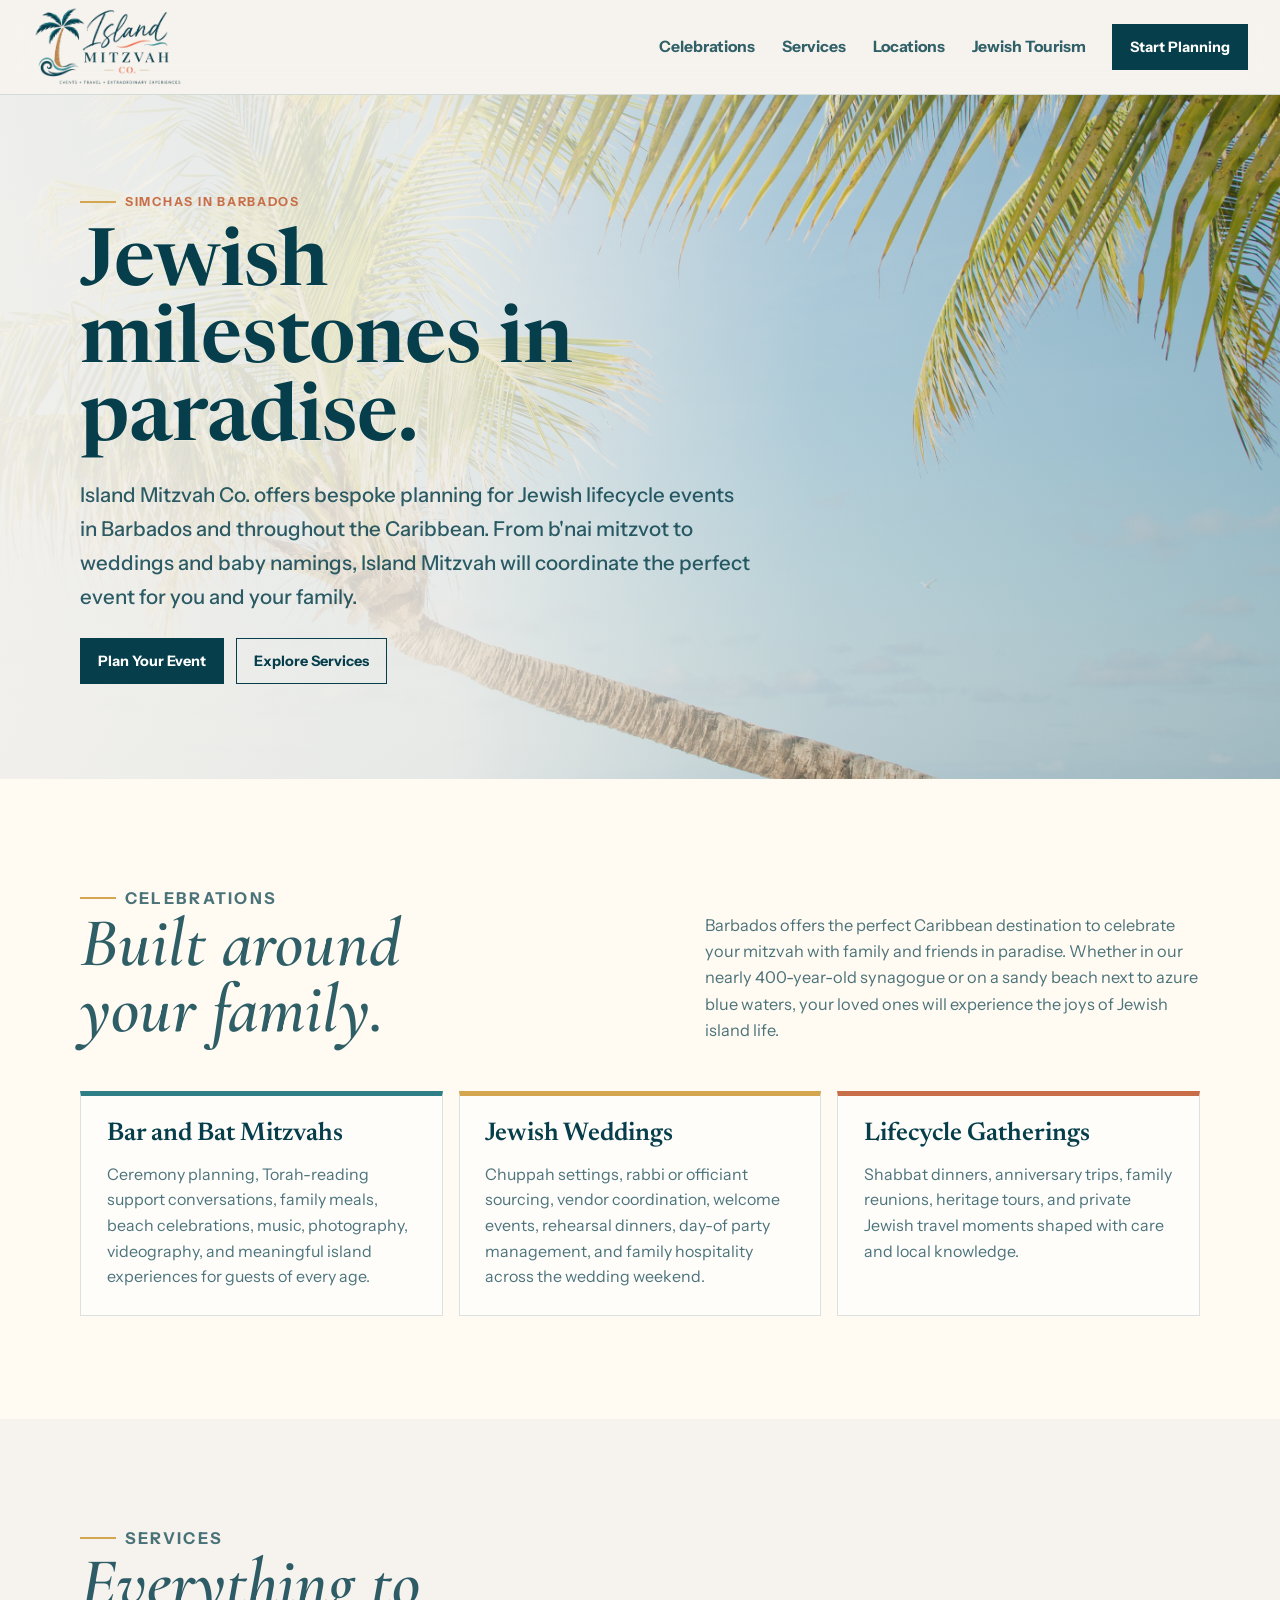
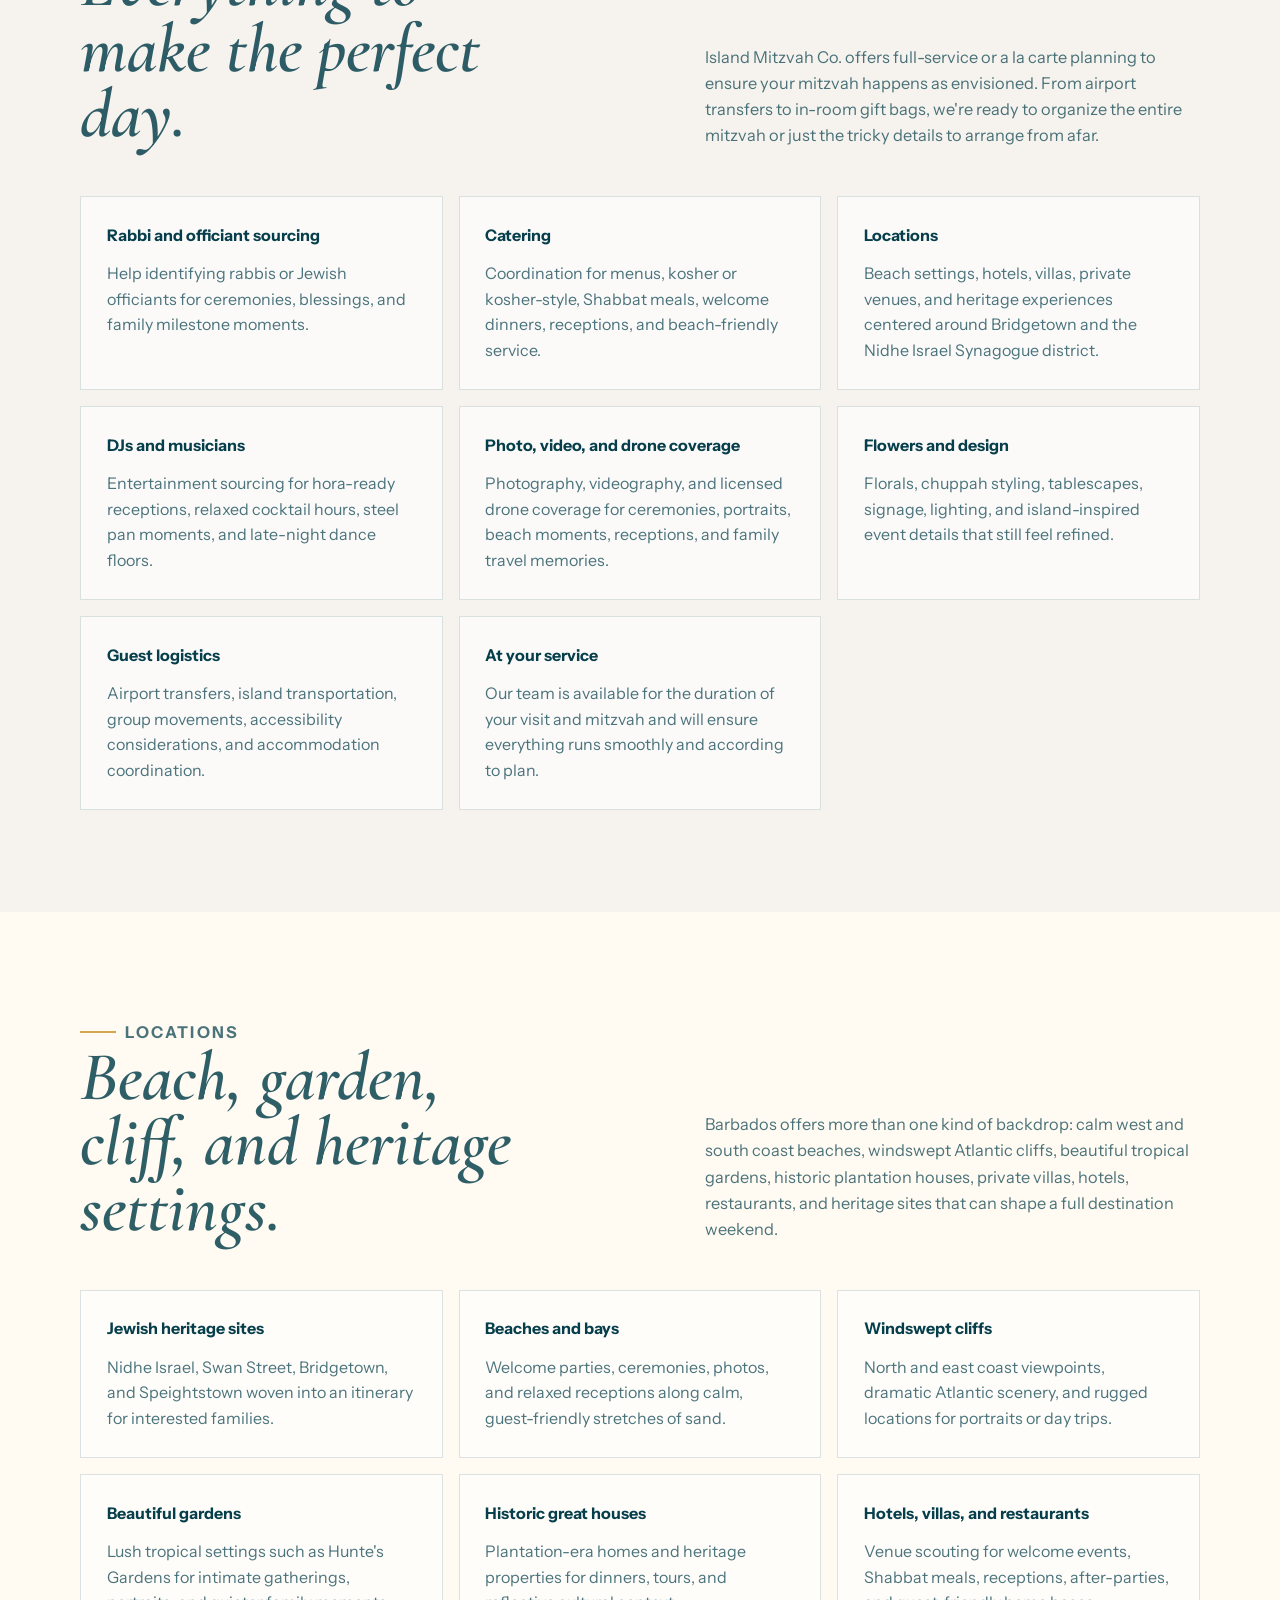
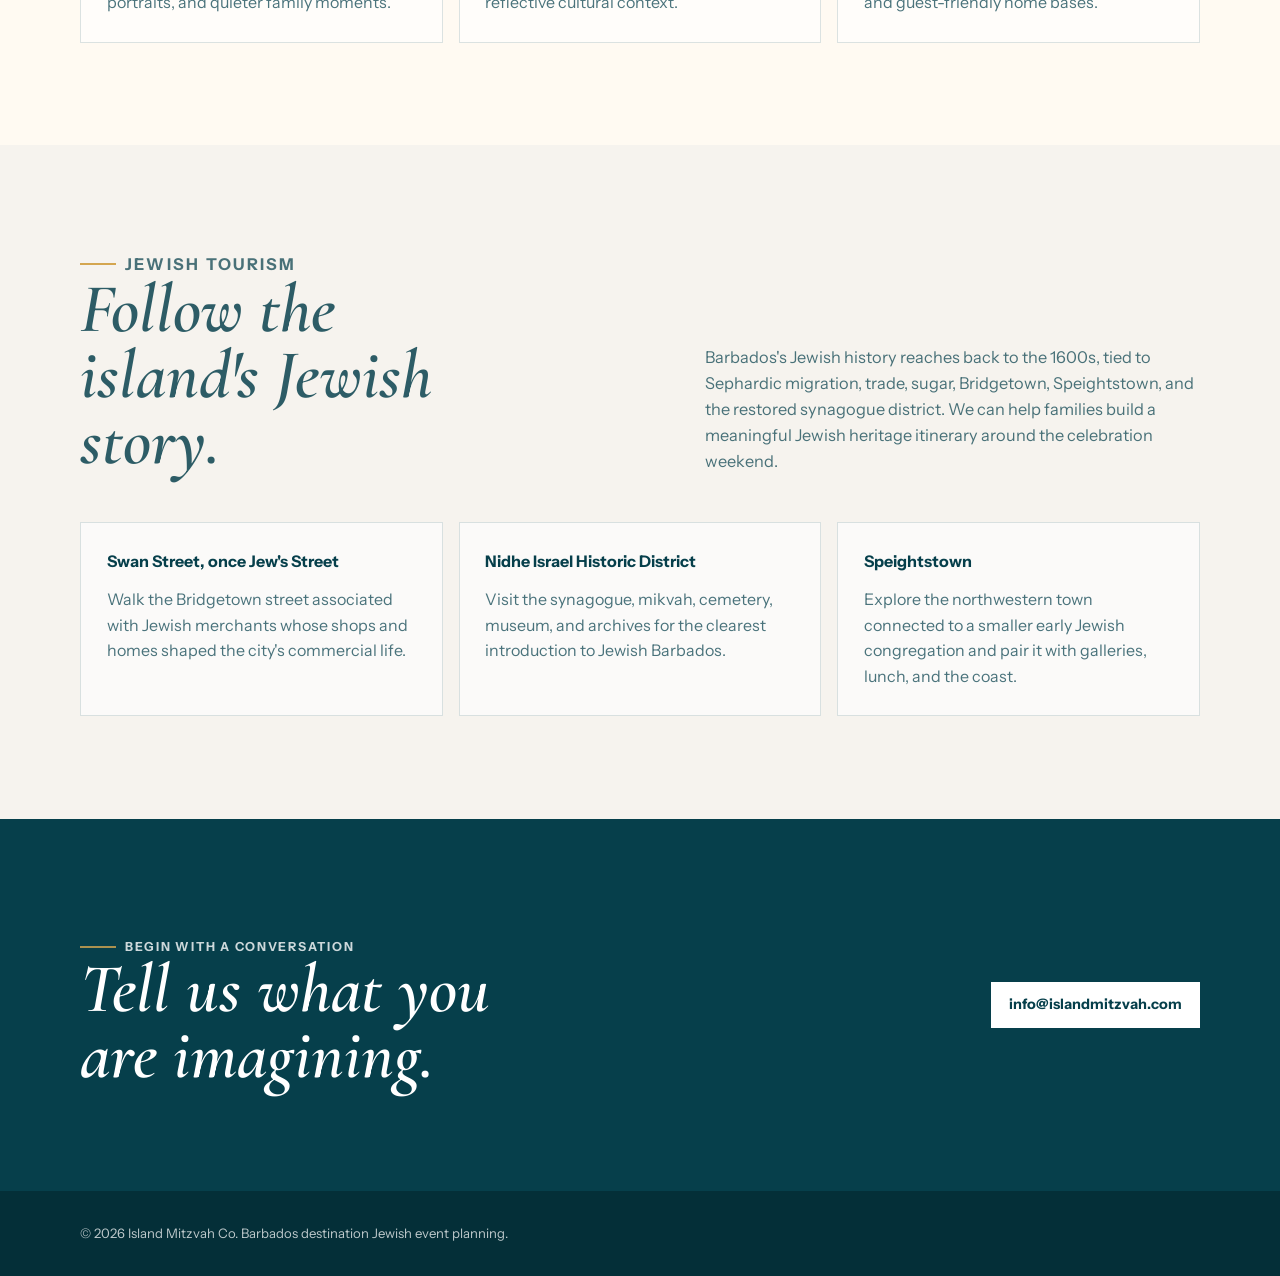
==== index.html @ 745cd450 "Restore previous favicon" ====
<!doctype html>
<html lang="en">
  <head>
    <meta charset="utf-8">
    <meta name="viewport" content="width=device-width, initial-scale=1">
    <title>Barbados Bar & Bat Mitzvah and Jewish Wedding Planning | Island Mitzvah Co.</title>
    <meta
      name="description"
      content="Island Mitzvah Co. plans destination bar and bat mitzvahs, Jewish weddings, lifecycle celebrations, rabbi sourcing, catering, venues, and Jewish tourism in Barbados."
    >
    <meta
      name="keywords"
      content="Barbados bar mitzvah, Barbados bat mitzvah, Jewish wedding Barbados, destination bar mitzvah, destination Jewish wedding, Nidhe Israel Synagogue, kosher catering Barbados, Jewish travel Barbados"
    >
    <meta name="robots" content="index, follow">
    <meta name="author" content="Island Mitzvah Co.">
    <meta name="theme-color" content="#f6f3ee">
    <meta name="geo.region" content="BB">
    <meta name="geo.placename" content="Barbados">
    <link rel="canonical" href="https://islandmitzvah.com/">
    <link rel="icon" type="image/png" href="favicon.png">
    <link rel="apple-touch-icon" href="apple-touch-icon.png">
    <link rel="preconnect" href="https://fonts.googleapis.com">
    <link rel="preconnect" href="https://fonts.gstatic.com" crossorigin>
    <link href="https://fonts.googleapis.com/css2?family=Cormorant+Garamond:ital,wght@1,600&family=Instrument+Sans:wght@400;500;600;700&family=Newsreader:opsz,wght@6..72,500;6..72,600&display=swap" rel="stylesheet">
    <meta property="og:type" content="website">
    <meta property="og:locale" content="en_US">
    <meta property="og:site_name" content="Island Mitzvah Co.">
    <meta property="og:title" content="Barbados Jewish Destination Events | Island Mitzvah Co.">
    <meta
      property="og:description"
      content="Destination bar and bat mitzvahs, Jewish weddings, lifecycle celebrations, rabbi sourcing, venues, catering, and Jewish tourism in Barbados."
    >
    <meta property="og:url" content="https://islandmitzvah.com/">
    <meta property="og:image" content="https://islandmitzvah.com/barbados-beach-palm.jpg">
    <meta property="og:image:alt" content="Palm trees and turquoise water in Barbados">
    <meta name="twitter:card" content="summary_large_image">
    <meta name="twitter:title" content="Barbados Jewish Destination Events | Island Mitzvah Co.">
    <meta
      name="twitter:description"
      content="Planning bar and bat mitzvahs, Jewish weddings, lifecycle celebrations, and Jewish tourism in Barbados."
    >
    <meta name="twitter:image" content="https://islandmitzvah.com/barbados-beach-palm.jpg">
    <meta name="twitter:image:alt" content="Palm trees and turquoise water in Barbados">
    <script type="application/ld+json">
      {
        "@context": "https://schema.org",
        "@type": ["LocalBusiness", "TravelAgency"],
        "name": "Island Mitzvah Co.",
        "url": "https://islandmitzvah.com/",
        "email": "info@islandmitzvah.com",
        "image": "https://islandmitzvah.com/working-logo-clean.png",
        "logo": "https://islandmitzvah.com/working-logo-clean.png",
        "slogan": "Jewish milestones in paradise.",
        "description": "Island Mitzvah Co. organizes destination bar and bat mitzvahs, Jewish weddings, lifecycle celebrations, and Jewish tourism experiences in Barbados.",
        "priceRange": "$$",
        "areaServed": {
          "@type": "Country",
          "name": "Barbados"
        },
        "address": {
          "@type": "PostalAddress",
          "addressCountry": "BB"
        },
        "knowsAbout": [
          "Destination bar mitzvahs",
          "Destination bat mitzvahs",
          "Jewish weddings",
          "Rabbi sourcing",
          "Kosher catering coordination",
          "Barbados event venues",
          "Island transportation",
          "Nidhe Israel Synagogue",
          "Jewish history in Barbados",
          "Jewish tourism in Barbados"
        ],
        "serviceType": [
          "Destination bar mitzvah planning",
          "Destination bat mitzvah planning",
          "Jewish wedding planning",
          "Rabbi and officiant sourcing",
          "Catering coordination",
          "Entertainment booking",
          "Photography, videography, and drone coverage",
          "Airport transfer coordination",
          "Accommodation coordination",
          "Jewish heritage tourism"
        ]
      }
    </script>
    <style>
      :root {
        --logo-background: #f6f3ee;
        --ink: #063f4b;
        --teal: #0d5964;
        --sea: #2f7f86;
        --coral: #c86f4a;
        --gold: #d4a650;
        --paper: #fffaf2;
        --white: #ffffff;
        --muted: rgba(6, 63, 75, 0.72);
        --line: rgba(6, 63, 75, 0.14);
        --shadow: 0 24px 70px rgba(6, 63, 75, 0.13);
      }

      * {
        box-sizing: border-box;
      }

      html {
        scroll-behavior: smooth;
      }

      body {
        margin: 0;
        background: var(--logo-background);
        color: var(--ink);
        font-family: "Instrument Sans", Arial, Helvetica, sans-serif;
        line-height: 1.6;
        overflow-x: hidden;
      }

      img {
        display: block;
        max-width: 100%;
      }

      a {
        color: inherit;
      }

      .visually-hidden {
        position: absolute;
        width: 1px;
        height: 1px;
        padding: 0;
        margin: -1px;
        overflow: hidden;
        clip: rect(0 0 0 0);
        white-space: nowrap;
        border: 0;
      }

      .site-shell {
        overflow: hidden;
      }

      .container {
        width: min(1120px, calc(100% - 40px));
        margin-inline: auto;
      }

      .topbar {
        position: sticky;
        top: 0;
        z-index: 10;
        background: rgba(246, 243, 238, 0.92);
        border-bottom: 1px solid var(--line);
        backdrop-filter: blur(18px);
      }

      .topbar .container {
        width: calc(100% - clamp(40px, 5vw, 84px));
        max-width: none;
      }

      .nav {
        display: flex;
        align-items: center;
        justify-content: space-between;
        gap: 1rem;
        min-height: 94px;
        padding: 0;
      }

      .brand {
        display: inline-flex;
        align-items: center;
        text-decoration: none;
      }

      .brand-logo-mark,
      .brand-script-line {
        position: relative;
        display: block;
        overflow: hidden;
        flex: 0 0 auto;
      }

      .brand-logo-mark {
        width: 152px;
        height: 84px;
      }

      .brand-logo-mark img,
      .brand-script-line img {
        position: absolute;
        max-width: none;
        height: auto;
      }

      .brand-logo-mark img {
        top: 0;
        left: 0;
        width: 152px;
      }

      .nav-links {
        display: flex;
        align-items: center;
        gap: clamp(0.9rem, 2.1vw, 1.75rem);
        color: rgba(6, 63, 75, 0.82);
        font-size: clamp(0.98rem, 1.1vw, 1.08rem);
        font-weight: 700;
      }

      .nav-links a {
        text-decoration: none;
      }

      .nav-links a:hover,
      .nav-links a:focus-visible {
        color: var(--coral);
      }

      .button {
        display: inline-flex;
        align-items: center;
        justify-content: center;
        min-height: 46px;
        padding: 0.8rem 1.05rem;
        border: 1px solid var(--ink);
        background: var(--ink);
        color: var(--white);
        font-size: 0.9rem;
        font-weight: 800;
        line-height: 1;
        text-decoration: none;
        transition: transform 180ms ease, background 180ms ease, color 180ms ease;
      }

      .button:hover,
      .button:focus-visible {
        background: var(--coral);
        border-color: var(--coral);
        transform: translateY(-1px);
      }

      .button.secondary {
        background: transparent;
        color: var(--ink);
      }

      .button.secondary:hover,
      .button.secondary:focus-visible {
        background: var(--ink);
        border-color: var(--ink);
        color: var(--white);
      }

      .hero {
        position: relative;
        padding: 0;
        background: #062f38;
      }

      .hero > .container {
        width: 100%;
        max-width: none;
      }

      .hero-grid {
        position: relative;
        min-height: clamp(620px, 76vh, 780px);
        display: block;
      }

      .hero-grid > *,
      .section-head > *,
      .location-grid > *,
      .cta-grid > * {
        min-width: 0;
      }

      .eyebrow {
        display: inline-flex;
        align-items: center;
        gap: 0.55rem;
        margin: 0 0 1rem;
        color: var(--coral);
        font-size: 0.78rem;
        font-weight: 800;
        letter-spacing: 0.14em;
        text-transform: uppercase;
      }

      .eyebrow::before {
        content: "";
        width: 36px;
        height: 2px;
        background: var(--gold);
      }

      h1,
      h2,
      h3 {
        margin: 0;
        color: var(--ink);
        font-family: "Newsreader", Georgia, serif;
        font-weight: 600;
        letter-spacing: 0;
        line-height: 0.98;
      }

      h1 {
        max-width: 12ch;
        font-size: clamp(3rem, 6.2vw, 5.25rem);
        overflow-wrap: break-word;
      }

      h2 {
        max-width: 14ch;
        color: rgba(6, 63, 75, 0.84);
        font-family: "Cormorant Garamond", "Newsreader", Georgia, serif;
        font-size: clamp(3rem, 5.4vw, 5.7rem);
        font-style: italic;
        font-weight: 600;
        line-height: 0.95;
      }

      h3 {
        font-size: clamp(1.45rem, 2vw, 2rem);
        line-height: 1.08;
      }

      .lead {
        max-width: 42rem;
        margin: 1.1rem 0 0;
        color: var(--muted);
        font-size: clamp(1.06rem, 1.7vw, 1.28rem);
        line-height: 1.65;
        overflow-wrap: break-word;
      }

      .hero-actions {
        display: flex;
        flex-wrap: wrap;
        gap: 0.8rem;
        margin-top: 1.55rem;
      }

      .quick-list {
        display: flex;
        flex-wrap: wrap;
        gap: 0.65rem;
        margin: 1.55rem 0 0;
        padding: 0;
        list-style: none;
      }

      .quick-list li {
        border: 1px solid var(--line);
        background: rgba(255, 250, 242, 0.68);
        padding: 0.45rem 0.7rem;
        color: var(--teal);
        font-size: 0.82rem;
        font-weight: 800;
      }

      .hero-visual {
        position: absolute;
        inset: 0;
      }

      .hero-photo {
        position: relative;
        width: 100%;
        height: 100%;
        overflow: hidden;
        border: 0;
        background: #062f38;
        box-shadow: none;
      }

      .hero-photo::after {
        content: "";
        position: absolute;
        inset: 0;
        background:
          linear-gradient(90deg, rgba(246, 243, 238, 0.94) 0%, rgba(246, 243, 238, 0.82) 35%, rgba(246, 243, 238, 0.24) 64%, rgba(6, 63, 75, 0.08) 100%),
          linear-gradient(180deg, rgba(6, 63, 75, 0.1), rgba(6, 63, 75, 0.18));
        pointer-events: none;
      }

      .hero-photo img,
      .hero-photo video {
        display: block;
        width: 100%;
        height: 100%;
        min-height: 100%;
        aspect-ratio: auto;
        object-fit: cover;
      }

      .hero-note {
        display: none;
      }

      .hero-note strong {
        display: block;
        margin-bottom: 0.25rem;
        font-size: 0.92rem;
      }

      .hero-note span {
        color: var(--muted);
        font-size: 0.9rem;
      }

      .hero-copy {
        position: relative;
        z-index: 1;
        width: min(100%, 46rem);
        margin-left: max(20px, calc((100vw - 1120px) / 2));
        padding: clamp(3rem, 7vw, 6.5rem) 0 clamp(2.75rem, 6vw, 5.5rem);
      }

      .hero-copy h1 {
        text-shadow: 0 1px 0 rgba(255, 255, 255, 0.22);
      }

      .hero-copy .lead {
        color: rgba(6, 63, 75, 0.84);
        font-weight: 500;
      }

      .section {
        padding: clamp(3rem, 8vw, 6.5rem) 0;
      }

      .section.alt {
        background: var(--paper);
      }

      .section-head {
        display: grid;
        grid-template-columns: minmax(0, 0.72fr) minmax(260px, 0.6fr);
        gap: 2rem;
        align-items: end;
        margin-bottom: clamp(1.8rem, 4vw, 3rem);
      }

      .section-head p {
        margin: 0;
        color: var(--muted);
        font-size: 1.02rem;
      }

      .event-grid,
      .service-grid,
      .tourism-grid,
      .highlight-grid {
        display: grid;
        grid-template-columns: repeat(3, minmax(0, 1fr));
        gap: 1rem;
      }

      .event-card,
      .service-card,
      .tourism-card,
      .highlight-card {
        min-height: 100%;
        padding: clamp(1.2rem, 2.3vw, 1.6rem);
        background: rgba(255, 255, 255, 0.64);
        border: 1px solid var(--line);
      }

      .event-card {
        border-top: 5px solid var(--sea);
      }

      .event-card:nth-child(2) {
        border-top-color: var(--gold);
      }

      .event-card:nth-child(3) {
        border-top-color: var(--coral);
      }

      .event-card p,
      .service-card p,
      .tourism-card p,
      .highlight-card p {
        margin: 0.8rem 0 0;
        color: var(--muted);
      }

      .service-card strong,
      .tourism-card strong,
      .highlight-card strong {
        display: block;
        margin-bottom: 0.5rem;
        color: var(--ink);
        font-size: 1rem;
      }

      .story-grid {
        display: grid;
        grid-template-columns: minmax(0, 0.95fr) minmax(280px, 0.7fr);
        gap: clamp(2rem, 5vw, 4rem);
        align-items: center;
      }

      .story-copy p {
        color: var(--muted);
      }

      .story-panel {
        padding: clamp(1.4rem, 3vw, 2rem);
        background: var(--white);
        border: 1px solid var(--line);
        box-shadow: var(--shadow);
      }

      .story-panel img {
        width: 100%;
        aspect-ratio: 4 / 3;
        object-fit: cover;
        margin-bottom: 1.2rem;
      }

      .story-panel h3 {
        margin-bottom: 0.75rem;
      }

      .location-grid {
        display: grid;
        grid-template-columns: minmax(280px, 0.72fr) minmax(0, 1fr);
        gap: clamp(2rem, 5vw, 4rem);
        align-items: center;
      }

      .location-copy p {
        color: var(--muted);
      }

      .feature-list {
        display: grid;
        gap: 0.85rem;
        margin: 1.5rem 0 0;
        padding: 0;
        list-style: none;
      }

      .feature-list li {
        display: grid;
        grid-template-columns: 12px 1fr;
        gap: 0.75rem;
        color: rgba(6, 63, 75, 0.84);
      }

      .feature-list li::before {
        content: "";
        width: 10px;
        height: 10px;
        margin-top: 0.48rem;
        background: var(--coral);
      }

      .photo-grid {
        display: grid;
        grid-template-columns: 1fr 0.72fr;
        gap: 0.8rem;
      }

      .photo-grid figure {
        margin: 0;
        overflow: hidden;
        background: var(--white);
        border: 1px solid var(--line);
      }

      .photo-grid figure:first-child {
        grid-row: span 2;
      }

      .photo-grid img {
        width: 100%;
        height: 100%;
        min-height: 190px;
        object-fit: cover;
      }

      .photo-grid figure:first-child img {
        aspect-ratio: 4 / 5;
      }

      .process {
        display: grid;
        grid-template-columns: repeat(4, minmax(0, 1fr));
        gap: 1px;
        background: var(--line);
        border: 1px solid var(--line);
      }

      .process-step {
        min-height: 190px;
        padding: 1.35rem;
        background: var(--logo-background);
      }

      .process-step span {
        display: inline-flex;
        align-items: center;
        justify-content: center;
        width: 34px;
        height: 34px;
        margin-bottom: 1.2rem;
        background: var(--ink);
        color: var(--white);
        font-weight: 800;
      }

      .process-step h3 {
        font-family: "Instrument Sans", Arial, Helvetica, sans-serif;
        font-size: 1rem;
        font-weight: 800;
        line-height: 1.3;
      }

      .process-step p {
        margin: 0.7rem 0 0;
        color: var(--muted);
        font-size: 0.94rem;
      }

      .cta {
        background: var(--ink);
        color: var(--white);
      }

      .cta-grid {
        display: grid;
        grid-template-columns: minmax(0, 1fr) auto;
        gap: 2rem;
        align-items: center;
      }

      .cta h2,
      .cta p {
        color: var(--white);
      }

      .cta p {
        max-width: 44rem;
        margin: 1rem 0 0;
        opacity: 0.8;
      }

      .cta .button {
        background: var(--white);
        border-color: var(--white);
        color: var(--ink);
      }

      .footer {
        padding: 2rem 0;
        background: #042f38;
        color: rgba(255, 255, 255, 0.74);
        font-size: 0.82rem;
      }

      .footer-grid {
        display: flex;
        flex-wrap: wrap;
        align-items: center;
        justify-content: space-between;
        gap: 1rem;
      }

      .footer a {
        color: var(--white);
      }

      @media (max-width: 920px) {
        .section-head,
        .story-grid,
        .location-grid,
        .cta-grid {
          grid-template-columns: 1fr;
        }

        .hero-note {
          right: 18px;
        }

        .event-grid,
        .service-grid,
        .tourism-grid,
        .highlight-grid,
        .process {
          grid-template-columns: repeat(2, minmax(0, 1fr));
        }
      }

      @media (max-width: 760px) {
        .nav {
          align-items: flex-start;
          flex-direction: column;
          padding: 1rem 0;
        }

        .nav-links {
          width: 100%;
          flex-wrap: wrap;
          gap: 0.9rem 1.2rem;
          font-size: 0.9rem;
        }

        .nav-links .button {
          width: auto;
        }
      }

      @media (max-width: 640px) {
        .container {
          width: calc(100% - 28px);
          max-width: 1120px;
        }

        .hero-grid,
        .hero-copy,
        .hero h1,
        .hero .lead,
        .hero-actions {
          max-width: 22rem;
        }

        .hero .lead {
          width: 100%;
          max-width: 18rem;
          font-size: 1rem;
        }

        .hero-grid {
          min-height: 720px;
        }

        .hero-copy {
          width: min(100% - 28px, 22rem);
          margin-inline: auto;
          padding: 3rem 0;
        }

        .brand {
          gap: 0.65rem;
        }

        .brand-logo-mark {
          width: 112px;
          height: 62px;
        }

        .brand-logo-mark img {
          width: 112px;
        }

        .brand-script-line {
          width: 230px;
          height: 23px;
        }

        .brand-script-line img {
          width: 230px;
        }

        .nav-links {
          display: grid;
          width: 100%;
          max-width: 100%;
          grid-template-columns: repeat(2, minmax(0, 1fr));
          gap: 0.65rem;
          font-size: 0.78rem;
          justify-items: center;
        }

        .nav-links .button {
          grid-column: 1 / -1;
          width: 100%;
        }

        .nav-links a:not(.button) {
          text-align: center;
        }

        h1 {
          max-width: 100%;
          font-size: clamp(2.3rem, 10.5vw, 2.85rem);
        }

        .eyebrow {
          max-width: 18rem;
          font-size: 0.68rem;
          letter-spacing: 0.1em;
        }

        .eyebrow::before {
          width: 28px;
        }

        .hero-photo::after {
          background:
            linear-gradient(180deg, rgba(246, 243, 238, 0.96) 0%, rgba(246, 243, 238, 0.86) 48%, rgba(246, 243, 238, 0.38) 100%),
            linear-gradient(90deg, rgba(6, 63, 75, 0.12), rgba(6, 63, 75, 0.04));
        }

        .hero-note {
          position: static;
          width: 100%;
        }

        .event-grid,
        .service-grid,
        .tourism-grid,
        .highlight-grid,
        .process,
        .photo-grid {
          grid-template-columns: 1fr;
        }

        .photo-grid figure:first-child {
          grid-row: auto;
        }

        .cta .button {
          width: 100%;
        }
      }
    </style>
  </head>
  <body>
    <div class="site-shell">
      <header class="topbar">
        <nav class="container nav" aria-label="Primary navigation">
          <a class="brand" href="#top" aria-label="Island Mitzvah Co. home">
            <span class="brand-logo-mark" aria-hidden="true">
              <img src="working-logo-clean.png" alt="">
            </span>
            <span class="visually-hidden">Island Mitzvah Co. Unforgettable Simchas, Timeless Memories.</span>
          </a>
          <div class="nav-links">
            <a href="#celebrations">Celebrations</a>
            <a href="#services">Services</a>
            <a href="#locations">Locations</a>
            <a href="#jewish-tourism">Jewish Tourism</a>
            <a class="button" href="mailto:info@islandmitzvah.com?subject=Mitzvah%20in%20Paradise">Start Planning</a>
          </div>
        </nav>
      </header>

      <main id="top">
        <section class="hero">
          <div class="container hero-grid">
            <div class="hero-visual" aria-label="Barbados beach video">
              <div class="hero-photo">
                <video autoplay muted loop playsinline preload="metadata" poster="barbados-beach-palm.jpg" aria-label="Barbados beach scene">
                  <source src="island-mitzvah-hero.mp4" type="video/mp4">
                  <img src="barbados-beach-palm.jpg" alt="A coconut palm over a white sand beach and turquoise water in Barbados">
                </video>
              </div>
            </div>
            <div class="hero-copy">
              <p class="eyebrow">Simchas in Barbados</p>
              <h1>Jewish milestones in paradise.</h1>
              <p class="lead">
                Island Mitzvah Co. offers bespoke planning for Jewish lifecycle events
                in Barbados and throughout the Caribbean. From b'nai mitzvot to weddings
                and baby namings, Island Mitzvah will coordinate the perfect event for
                you and your family.
              </p>
              <div class="hero-actions">
                <a class="button" href="mailto:info@islandmitzvah.com?subject=Mitzvah%20in%20Paradise">Plan Your Event</a>
                <a class="button secondary" href="#services">Explore Services</a>
              </div>
            </div>
          </div>
        </section>

        <section class="section alt" id="celebrations">
          <div class="container">
            <div class="section-head">
              <div>
                <p class="eyebrow">Celebrations</p>
                <h2>Built around your family.</h2>
              </div>
              <p>
                Barbados offers the perfect Caribbean destination to celebrate your
                mitzvah with family and friends in paradise. Whether in our nearly
                400-year-old synagogue or on a sandy beach next to azure blue waters,
                your loved ones will experience the joys of Jewish island life.
              </p>
            </div>
            <div class="event-grid">
              <article class="event-card">
                <h3>Bar and Bat Mitzvahs</h3>
                <p>
                  Ceremony planning, Torah-reading support conversations, family meals,
                  beach celebrations, music, photography, videography, and meaningful
                  island experiences for guests of every age.
                </p>
              </article>
              <article class="event-card">
                <h3>Jewish Weddings</h3>
                <p>
                  Chuppah settings, rabbi or officiant sourcing, vendor coordination,
                  welcome events, rehearsal dinners, day-of party management, and family
                  hospitality across the wedding weekend.
                </p>
              </article>
              <article class="event-card">
                <h3>Lifecycle Gatherings</h3>
                <p>
                  Shabbat dinners, anniversary trips, family reunions, heritage tours, and
                  private Jewish travel moments shaped with care and local knowledge.
                </p>
              </article>
            </div>
          </div>
        </section>

        <section class="section" id="services">
          <div class="container">
            <div class="section-head">
              <div>
                <p class="eyebrow">Services</p>
                <h2>Everything to make the perfect day.</h2>
              </div>
              <p>
                Island Mitzvah Co. offers full-service or a la carte planning to ensure
                your mitzvah happens as envisioned. From airport transfers to in-room
                gift bags, we're ready to organize the entire mitzvah or just the
                tricky details to arrange from afar.
              </p>
            </div>
            <div class="service-grid">
              <article class="service-card">
                <strong>Rabbi and officiant sourcing</strong>
                <p>Help identifying rabbis or Jewish officiants for ceremonies, blessings, and family milestone moments.</p>
              </article>
              <article class="service-card">
                <strong>Catering</strong>
                <p>Coordination for menus, kosher or kosher-style, Shabbat meals, welcome dinners, receptions, and beach-friendly service.</p>
              </article>
              <article class="service-card">
                <strong>Locations</strong>
                <p>Beach settings, hotels, villas, private venues, and heritage experiences centered around Bridgetown and the Nidhe Israel Synagogue district.</p>
              </article>
              <article class="service-card">
                <strong>DJs and musicians</strong>
                <p>Entertainment sourcing for hora-ready receptions, relaxed cocktail hours, steel pan moments, and late-night dance floors.</p>
              </article>
              <article class="service-card">
                <strong>Photo, video, and drone coverage</strong>
                <p>Photography, videography, and licensed drone coverage for ceremonies, portraits, beach moments, receptions, and family travel memories.</p>
              </article>
              <article class="service-card">
                <strong>Flowers and design</strong>
                <p>Florals, chuppah styling, tablescapes, signage, lighting, and island-inspired event details that still feel refined.</p>
              </article>
              <article class="service-card">
                <strong>Guest logistics</strong>
                <p>Airport transfers, island transportation, group movements, accessibility considerations, and accommodation coordination.</p>
              </article>
              <article class="service-card">
                <strong>At your service</strong>
                <p>Our team is available for the duration of your visit and mitzvah and will ensure everything runs smoothly and according to plan.</p>
              </article>
            </div>
          </div>
        </section>

        <section class="section alt" id="locations">
          <div class="container">
            <div class="section-head">
              <div>
                <p class="eyebrow">Locations</p>
                <h2>Beach, garden, cliff, and heritage settings.</h2>
              </div>
              <p>
                Barbados offers more than one kind of backdrop: calm west and south
                coast beaches, windswept Atlantic cliffs, beautiful tropical gardens,
                historic plantation houses, private villas, hotels, restaurants, and
                heritage sites that can shape a full destination weekend.
              </p>
            </div>
            <div class="highlight-grid">
              <article class="highlight-card">
                <strong>Jewish heritage sites</strong>
                <p>Nidhe Israel, Swan Street, Bridgetown, and Speightstown woven into an itinerary for interested families.</p>
              </article>
              <article class="highlight-card">
                <strong>Beaches and bays</strong>
                <p>Welcome parties, ceremonies, photos, and relaxed receptions along calm, guest-friendly stretches of sand.</p>
              </article>
              <article class="highlight-card">
                <strong>Windswept cliffs</strong>
                <p>North and east coast viewpoints, dramatic Atlantic scenery, and rugged locations for portraits or day trips.</p>
              </article>
              <article class="highlight-card">
                <strong>Beautiful gardens</strong>
                <p>Lush tropical settings such as Hunte's Gardens for intimate gatherings, portraits, and quieter family moments.</p>
              </article>
              <article class="highlight-card">
                <strong>Historic great houses</strong>
                <p>Plantation-era homes and heritage properties for dinners, tours, and reflective cultural context.</p>
              </article>
              <article class="highlight-card">
                <strong>Hotels, villas, and restaurants</strong>
                <p>Venue scouting for welcome events, Shabbat meals, receptions, after-parties, and guest-friendly home bases.</p>
              </article>
            </div>
          </div>
        </section>

        <section class="section" id="jewish-tourism">
          <div class="container">
            <div class="section-head">
              <div>
                <p class="eyebrow">Jewish Tourism</p>
                <h2>Follow the island's Jewish story.</h2>
              </div>
              <p>
                Barbados's Jewish history reaches back to the 1600s, tied to
                Sephardic migration, trade, sugar, Bridgetown, Speightstown, and the
                restored synagogue district. We can help families build a meaningful
                Jewish heritage itinerary around the celebration weekend.
              </p>
            </div>
            <div class="tourism-grid">
              <article class="tourism-card">
                <strong>Swan Street, once Jew's Street</strong>
                <p>Walk the Bridgetown street associated with Jewish merchants whose shops and homes shaped the city's commercial life.</p>
              </article>
              <article class="tourism-card">
                <strong>Nidhe Israel Historic District</strong>
                <p>Visit the synagogue, mikvah, cemetery, museum, and archives for the clearest introduction to Jewish Barbados.</p>
              </article>
              <article class="tourism-card">
                <strong>Speightstown</strong>
                <p>Explore the northwestern town connected to a smaller early Jewish congregation and pair it with galleries, lunch, and the coast.</p>
              </article>
            </div>
          </div>
        </section>

        <section class="section cta" id="contact">
          <div class="container cta-grid">
            <div>
              <p class="eyebrow">Begin with a conversation</p>
              <h2>Tell us what you are imagining.</h2>
            </div>
            <a class="button" href="mailto:info@islandmitzvah.com">info@islandmitzvah.com</a>
          </div>
        </section>
      </main>

      <footer class="footer">
        <div class="container footer-grid">
          <span>© 2026 Island Mitzvah Co. Barbados destination Jewish event planning.</span>
        </div>
      </footer>
    </div>
  </body>
</html>
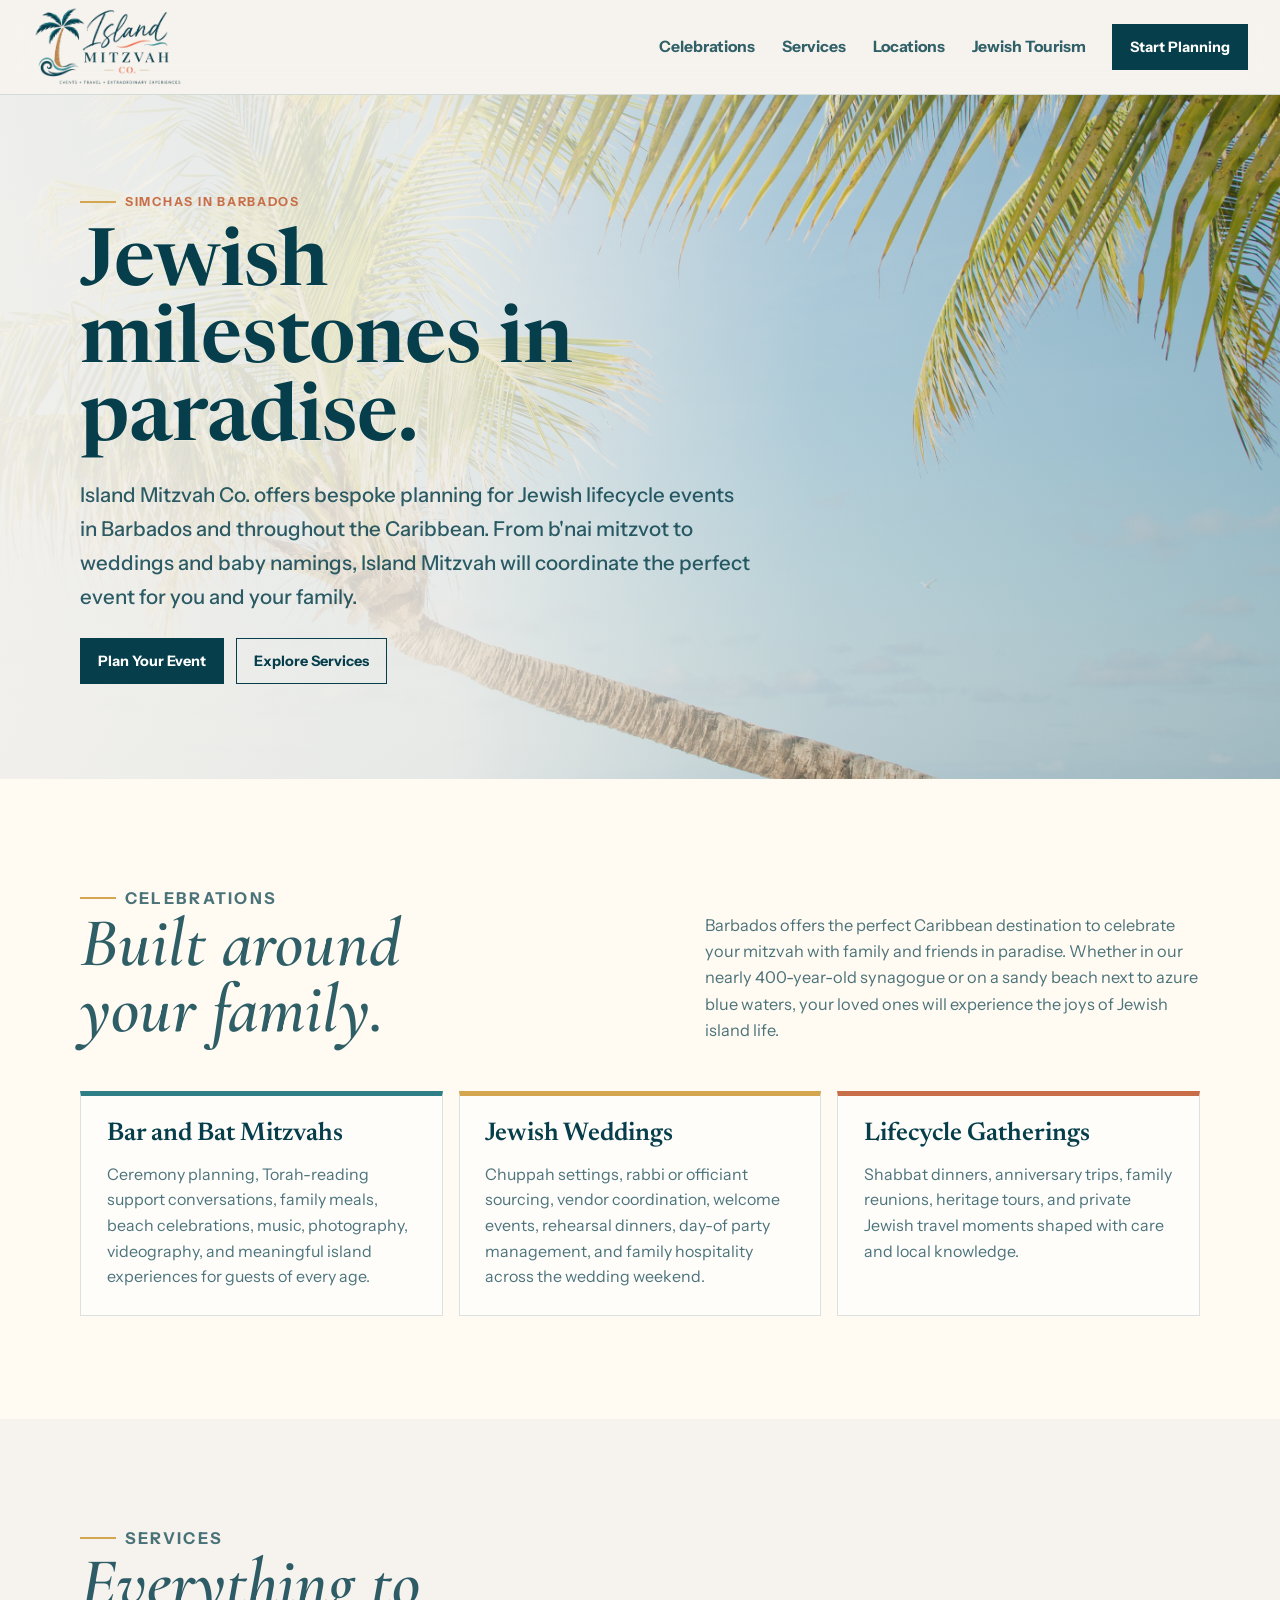
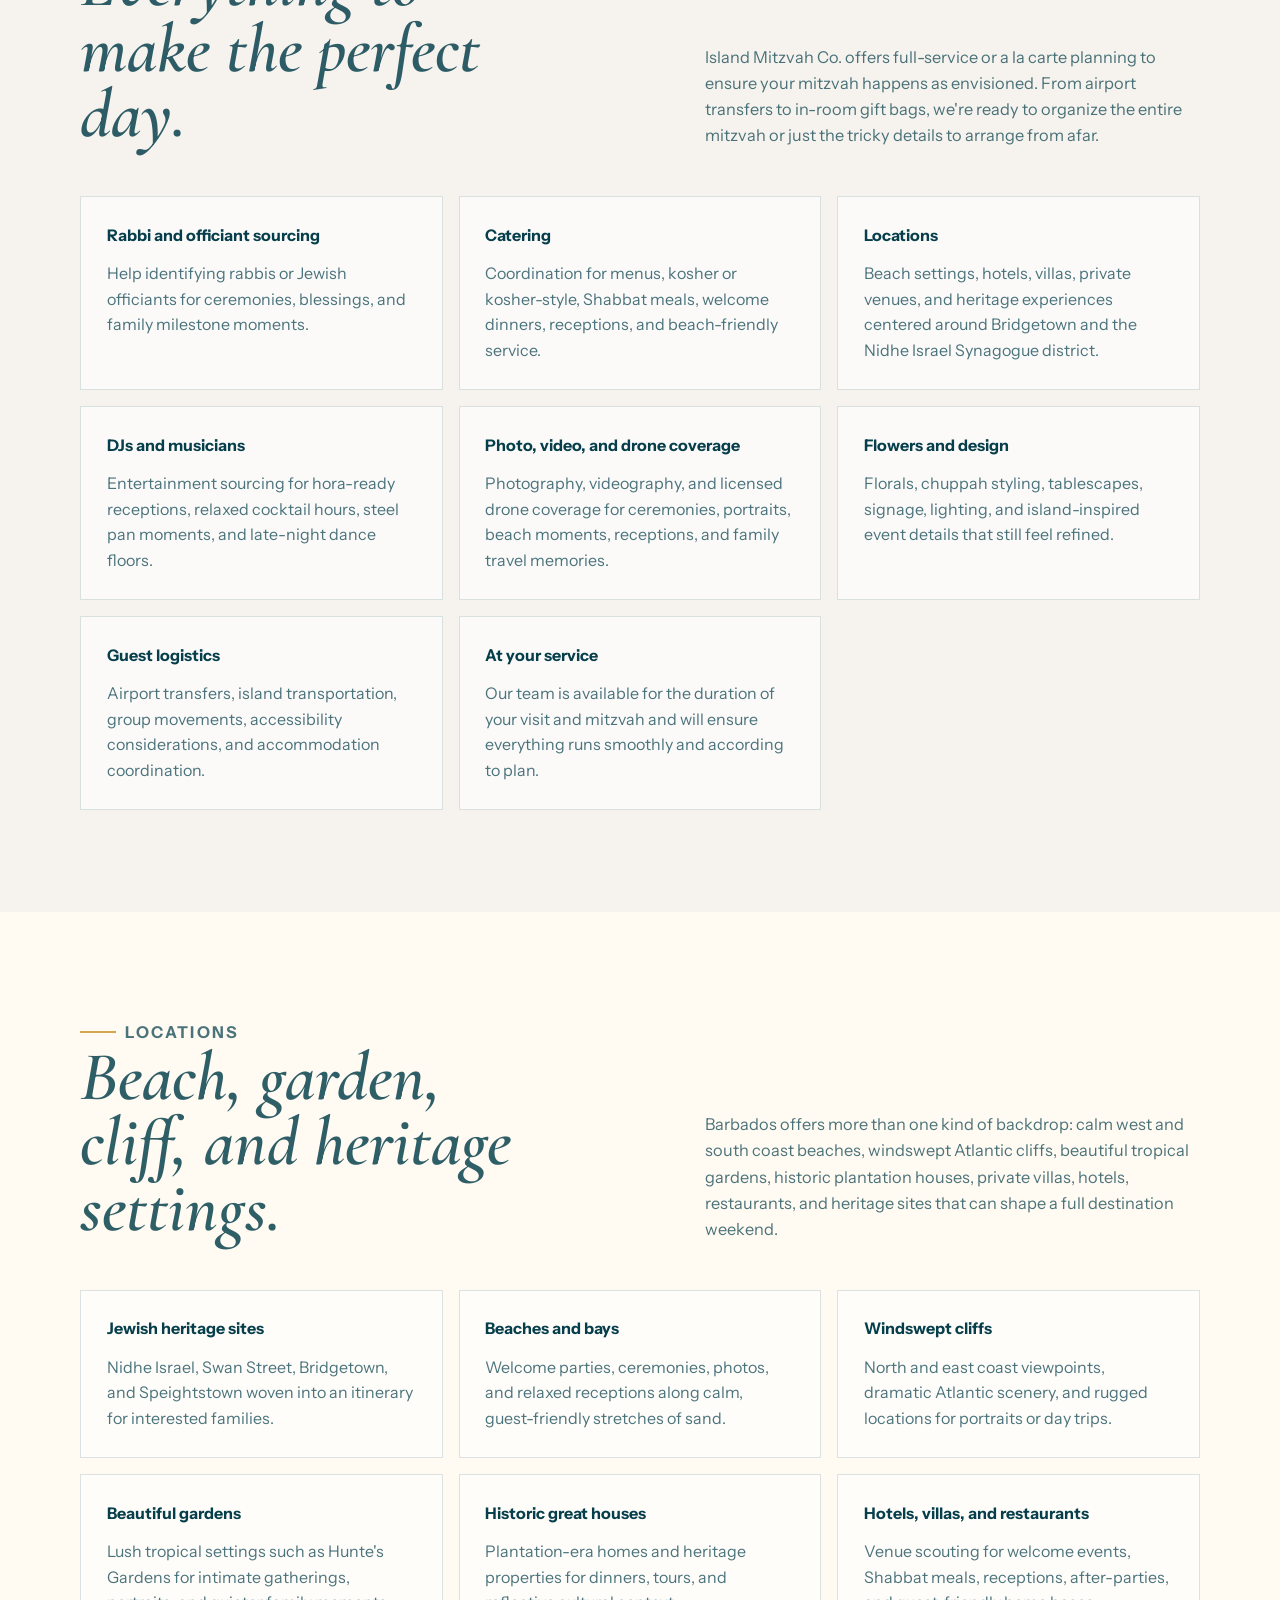
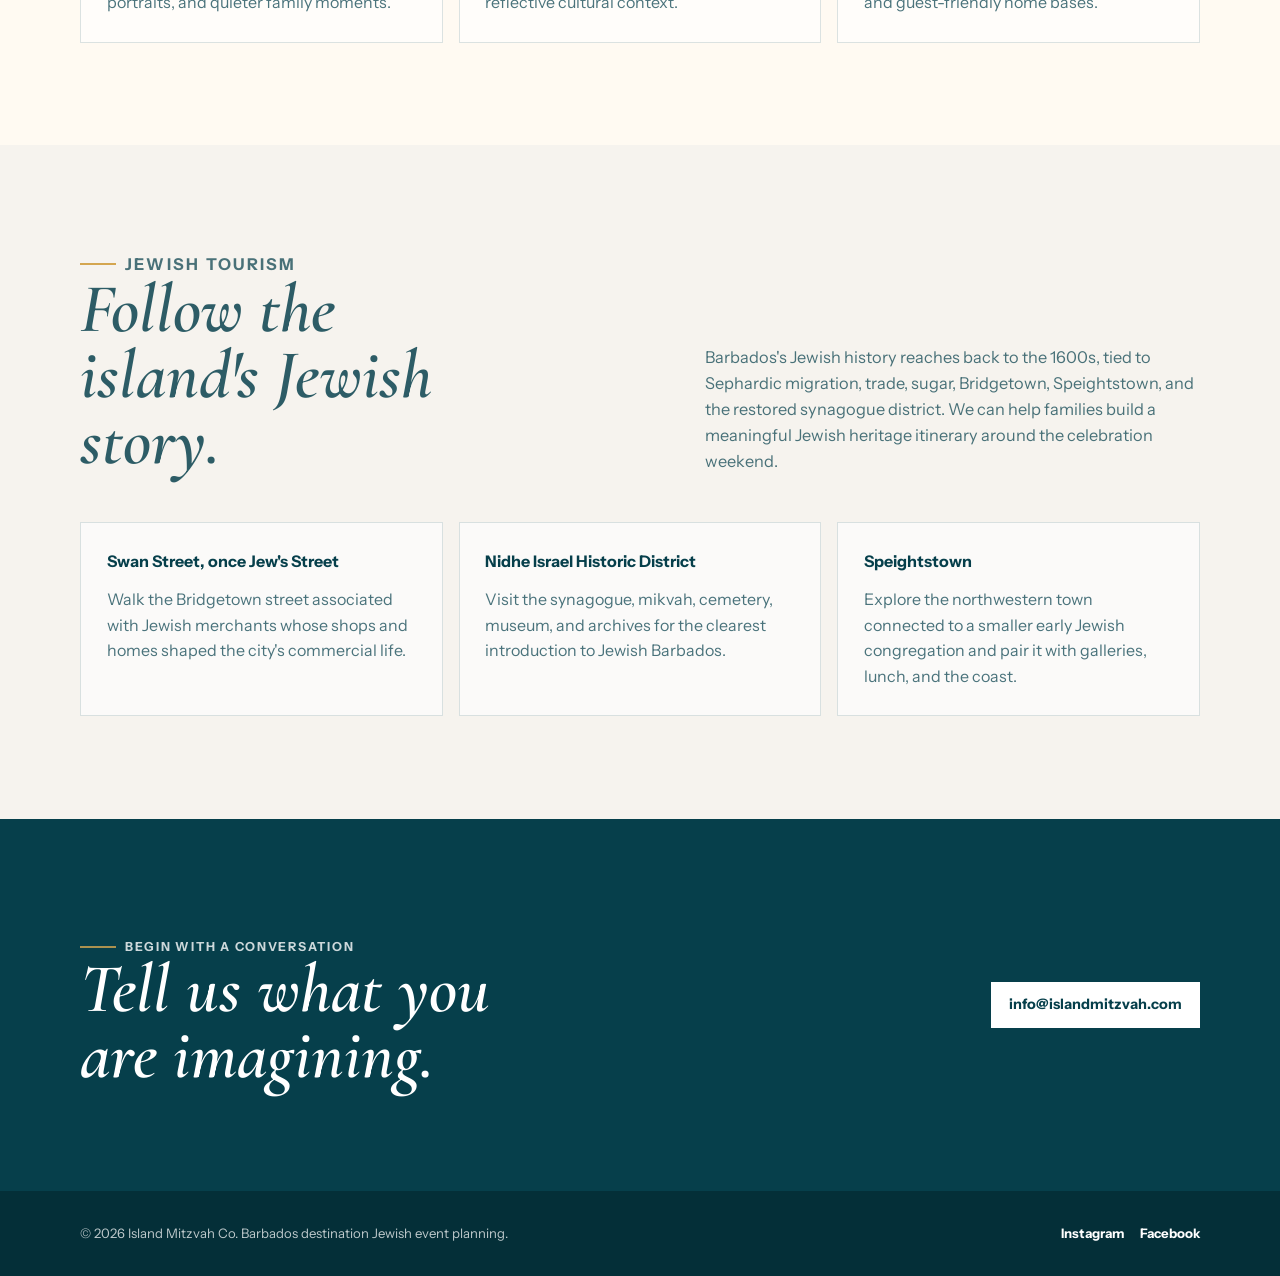
==== commit 1c5bd3df: "Add social links to footer" ====
--- a/index.html
+++ b/index.html
@@ -682,6 +682,22 @@
         color: var(--white);
       }
 
+      .social-links {
+        display: flex;
+        align-items: center;
+        gap: 1rem;
+        font-weight: 700;
+      }
+
+      .social-links a {
+        text-decoration: none;
+      }
+
+      .social-links a:hover,
+      .social-links a:focus-visible {
+        color: var(--gold);
+      }
+
       @media (max-width: 920px) {
         .section-head,
         .story-grid,
@@ -1067,6 +1083,10 @@
       <footer class="footer">
         <div class="container footer-grid">
           <span>© 2026 Island Mitzvah Co. Barbados destination Jewish event planning.</span>
+          <div class="social-links" aria-label="Social media links">
+            <a href="https://www.instagram.com/islandmitzvah/" target="_blank" rel="noopener">Instagram</a>
+            <a href="https://www.facebook.com/profile.php?id=61590528634896" target="_blank" rel="noopener">Facebook</a>
+          </div>
         </div>
       </footer>
     </div>
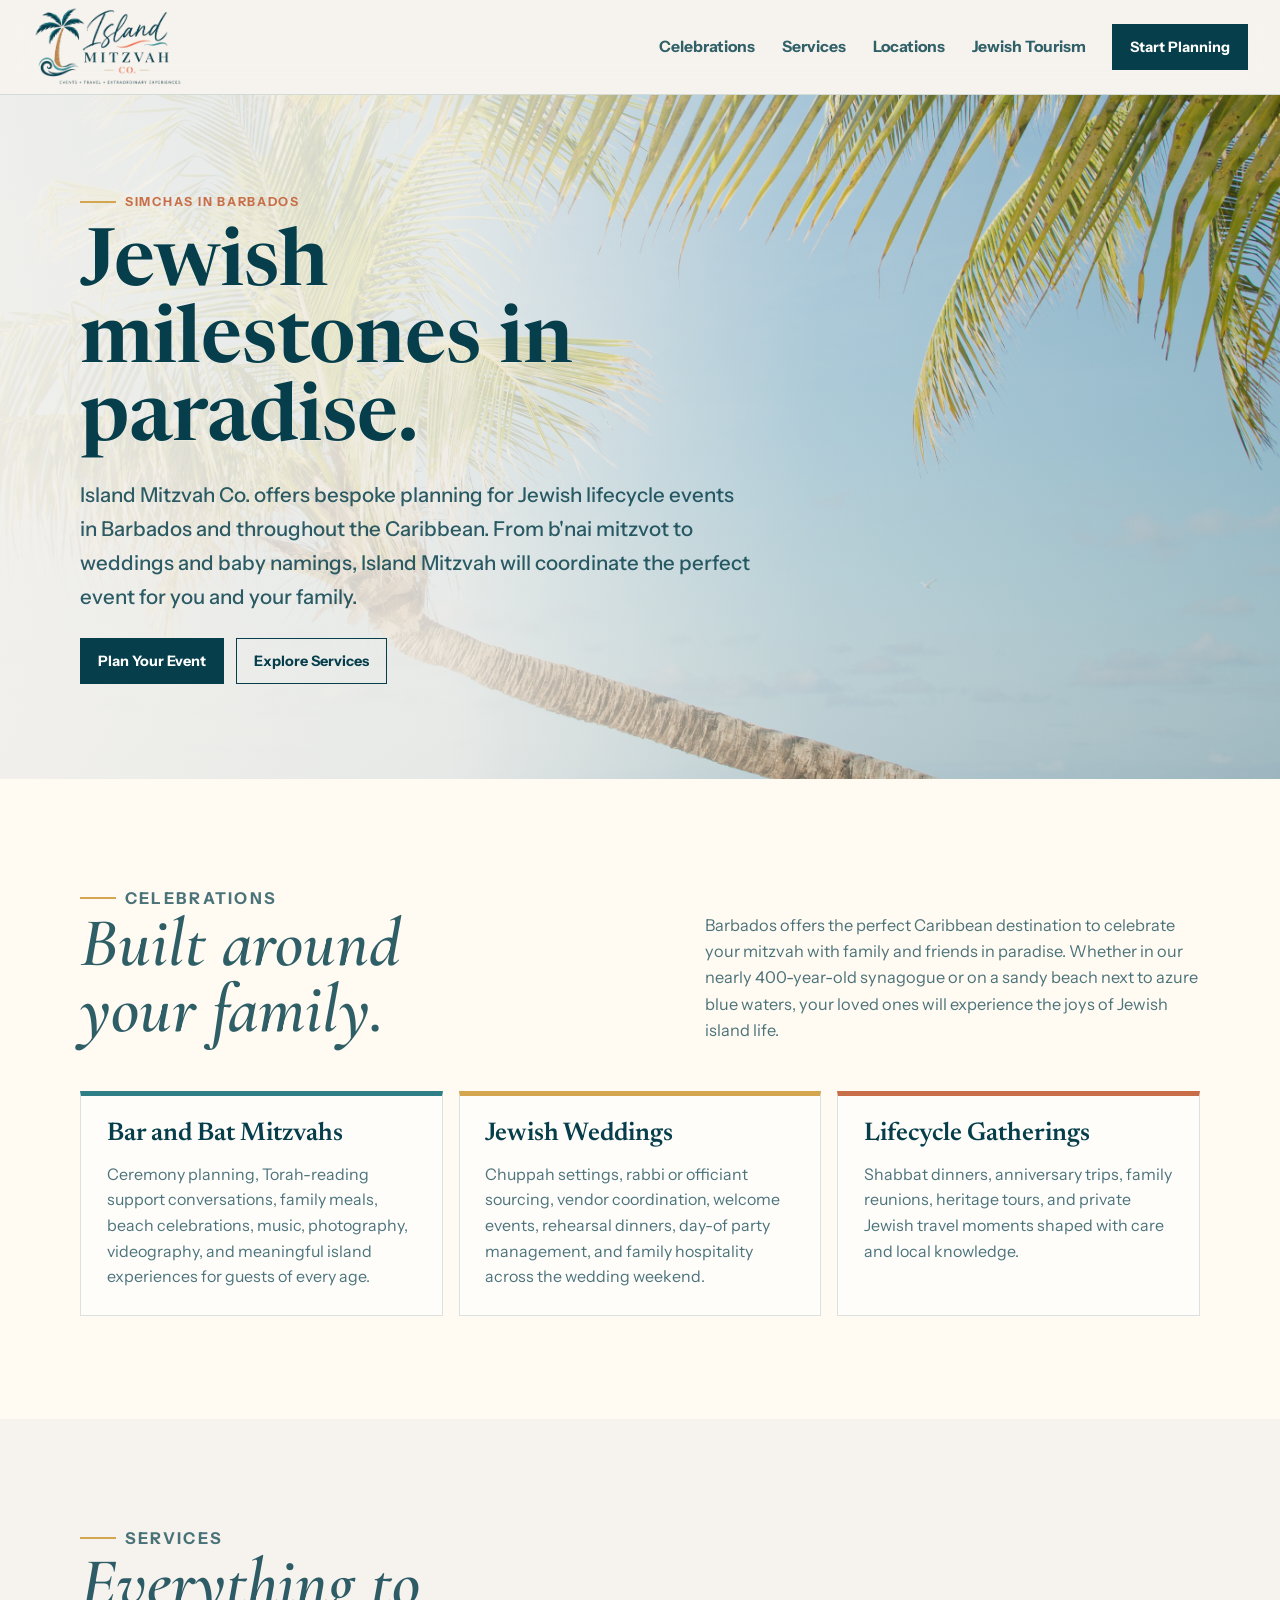
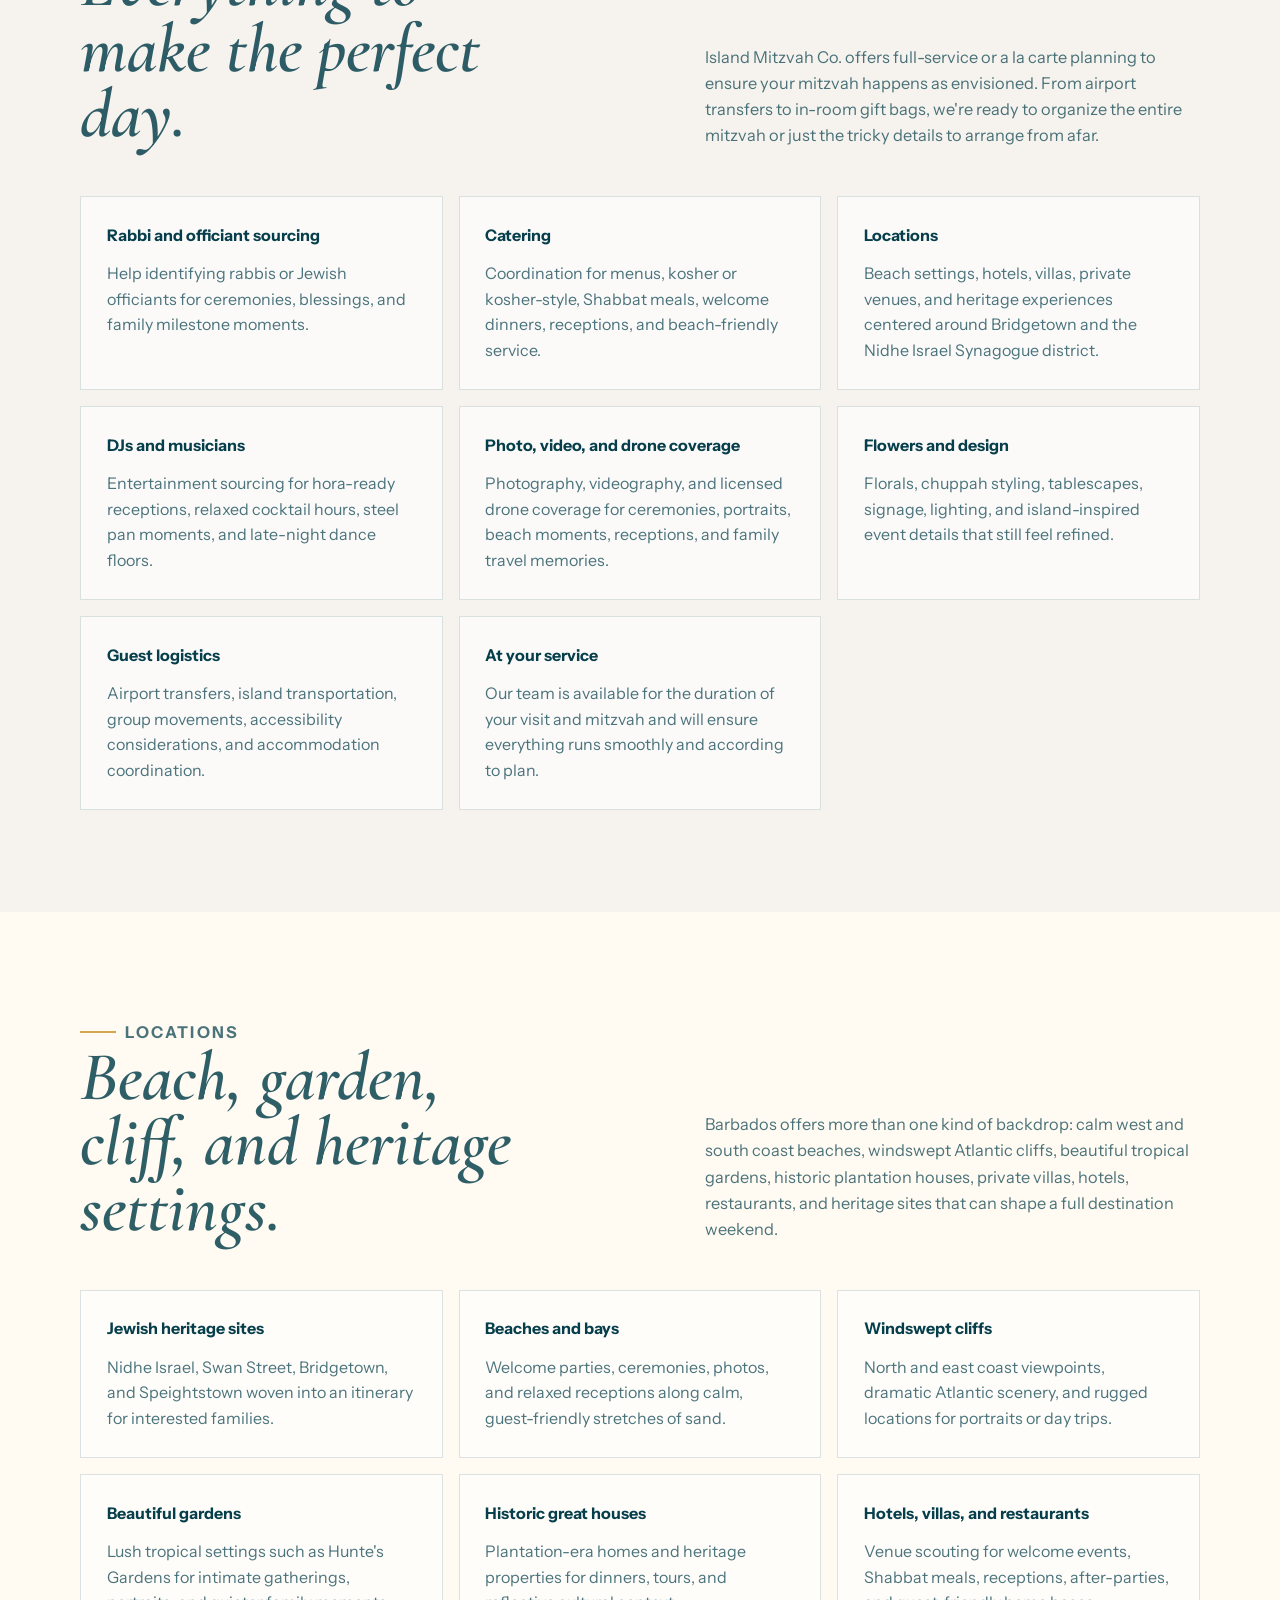
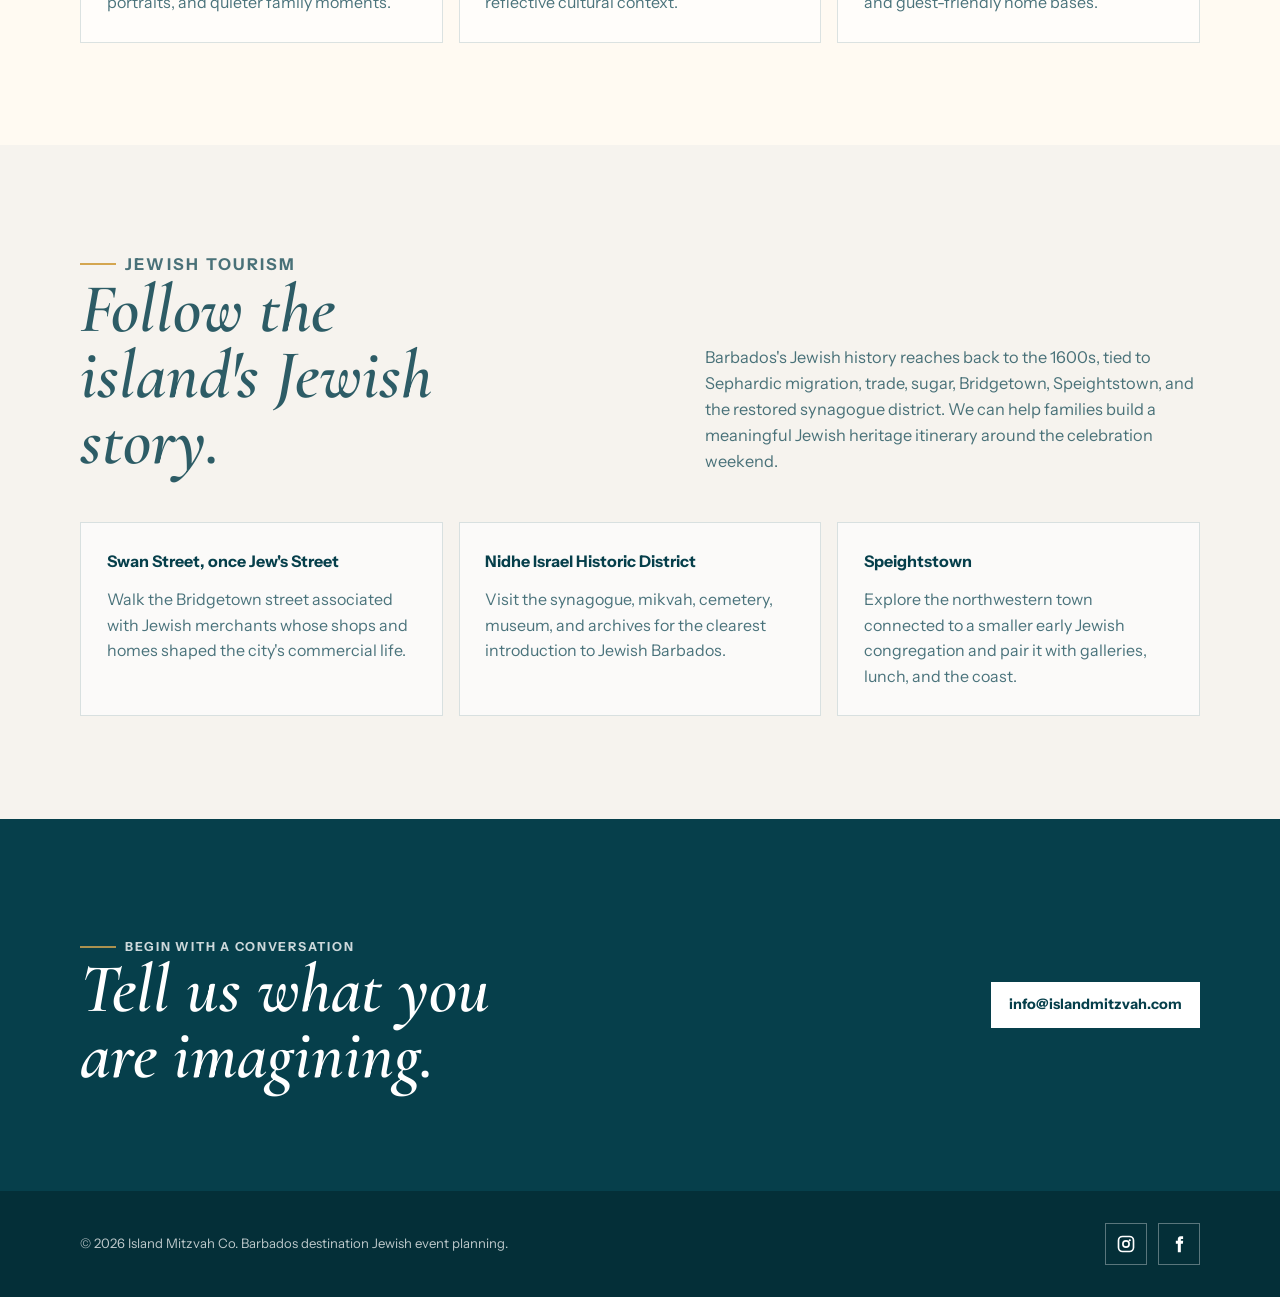
==== commit 6c6a77ec: "Use social icons in footer" ====
--- a/index.html
+++ b/index.html
@@ -685,17 +685,32 @@
       .social-links {
         display: flex;
         align-items: center;
-        gap: 1rem;
-        font-weight: 700;
+        gap: 0.7rem;
       }
 
       .social-links a {
+        display: inline-flex;
+        align-items: center;
+        justify-content: center;
+        width: 42px;
+        height: 42px;
+        border: 1px solid rgba(255, 255, 255, 0.34);
+        color: var(--white);
         text-decoration: none;
+        transition: border-color 180ms ease, color 180ms ease, transform 180ms ease;
+      }
+
+      .social-links svg {
+        width: 20px;
+        height: 20px;
+        fill: currentColor;
       }
 
       .social-links a:hover,
       .social-links a:focus-visible {
+        border-color: var(--gold);
         color: var(--gold);
+        transform: translateY(-1px);
       }
 
       @media (max-width: 920px) {
@@ -1084,8 +1099,16 @@
         <div class="container footer-grid">
           <span>© 2026 Island Mitzvah Co. Barbados destination Jewish event planning.</span>
           <div class="social-links" aria-label="Social media links">
-            <a href="https://www.instagram.com/islandmitzvah/" target="_blank" rel="noopener">Instagram</a>
-            <a href="https://www.facebook.com/profile.php?id=61590528634896" target="_blank" rel="noopener">Facebook</a>
+            <a href="https://www.instagram.com/islandmitzvah/" target="_blank" rel="noopener" aria-label="Instagram">
+              <svg viewBox="0 0 24 24" aria-hidden="true" focusable="false">
+                <path d="M7.8 2h8.4A5.8 5.8 0 0 1 22 7.8v8.4a5.8 5.8 0 0 1-5.8 5.8H7.8A5.8 5.8 0 0 1 2 16.2V7.8A5.8 5.8 0 0 1 7.8 2Zm0 2A3.8 3.8 0 0 0 4 7.8v8.4A3.8 3.8 0 0 0 7.8 20h8.4a3.8 3.8 0 0 0 3.8-3.8V7.8A3.8 3.8 0 0 0 16.2 4H7.8Zm8.75 2.15a1.3 1.3 0 1 1 0 2.6 1.3 1.3 0 0 1 0-2.6ZM12 7.25A4.75 4.75 0 1 1 12 16.75 4.75 4.75 0 0 1 12 7.25Zm0 2A2.75 2.75 0 1 0 12 14.75 2.75 2.75 0 0 0 12 9.25Z"></path>
+              </svg>
+            </a>
+            <a href="https://www.facebook.com/profile.php?id=61590528634896" target="_blank" rel="noopener" aria-label="Facebook">
+              <svg viewBox="0 0 24 24" aria-hidden="true" focusable="false">
+                <path d="M14.2 8.1V6.7c0-.68.45-.84.77-.84h1.95V2.63L14.24 2.6c-2.98 0-3.66 2.23-3.66 3.66V8.1H8.2v3.62h2.38V22h3.62V11.72h2.46l.33-3.62H14.2Z"></path>
+              </svg>
+            </a>
           </div>
         </div>
       </footer>
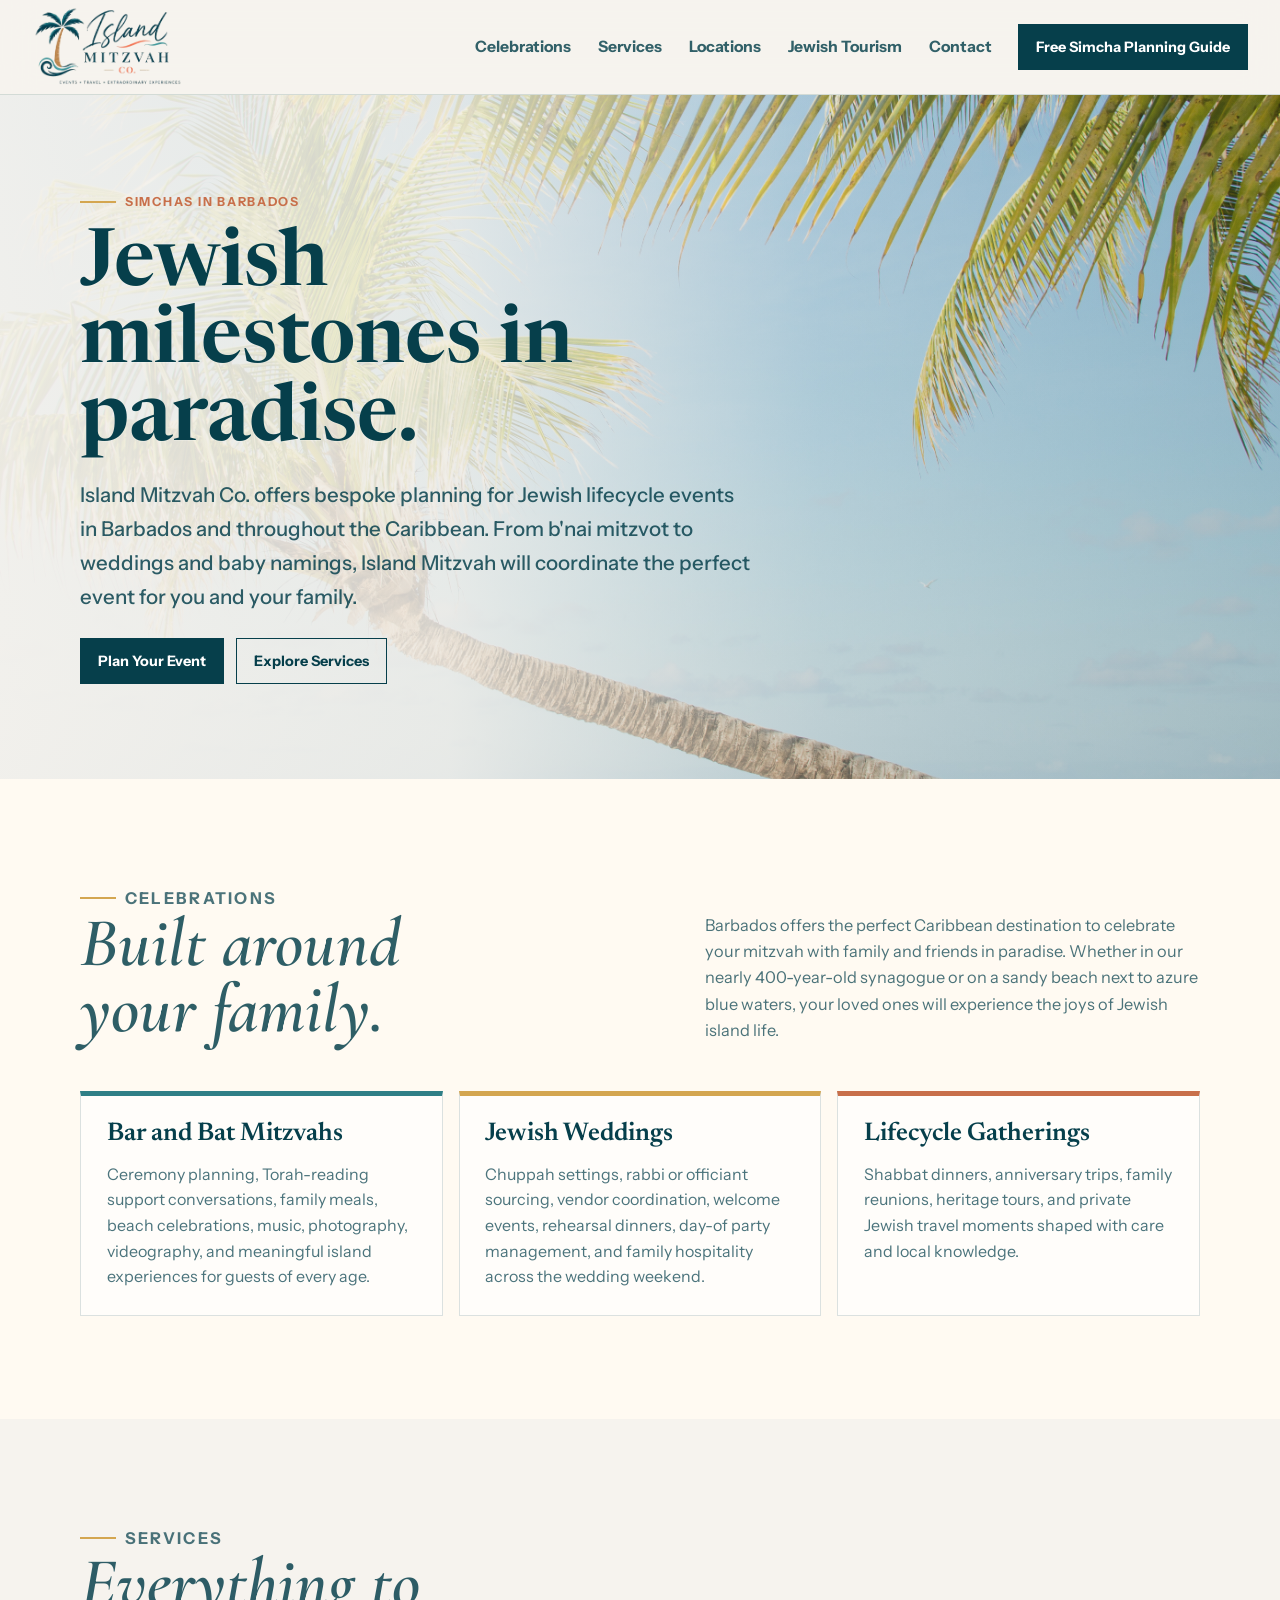
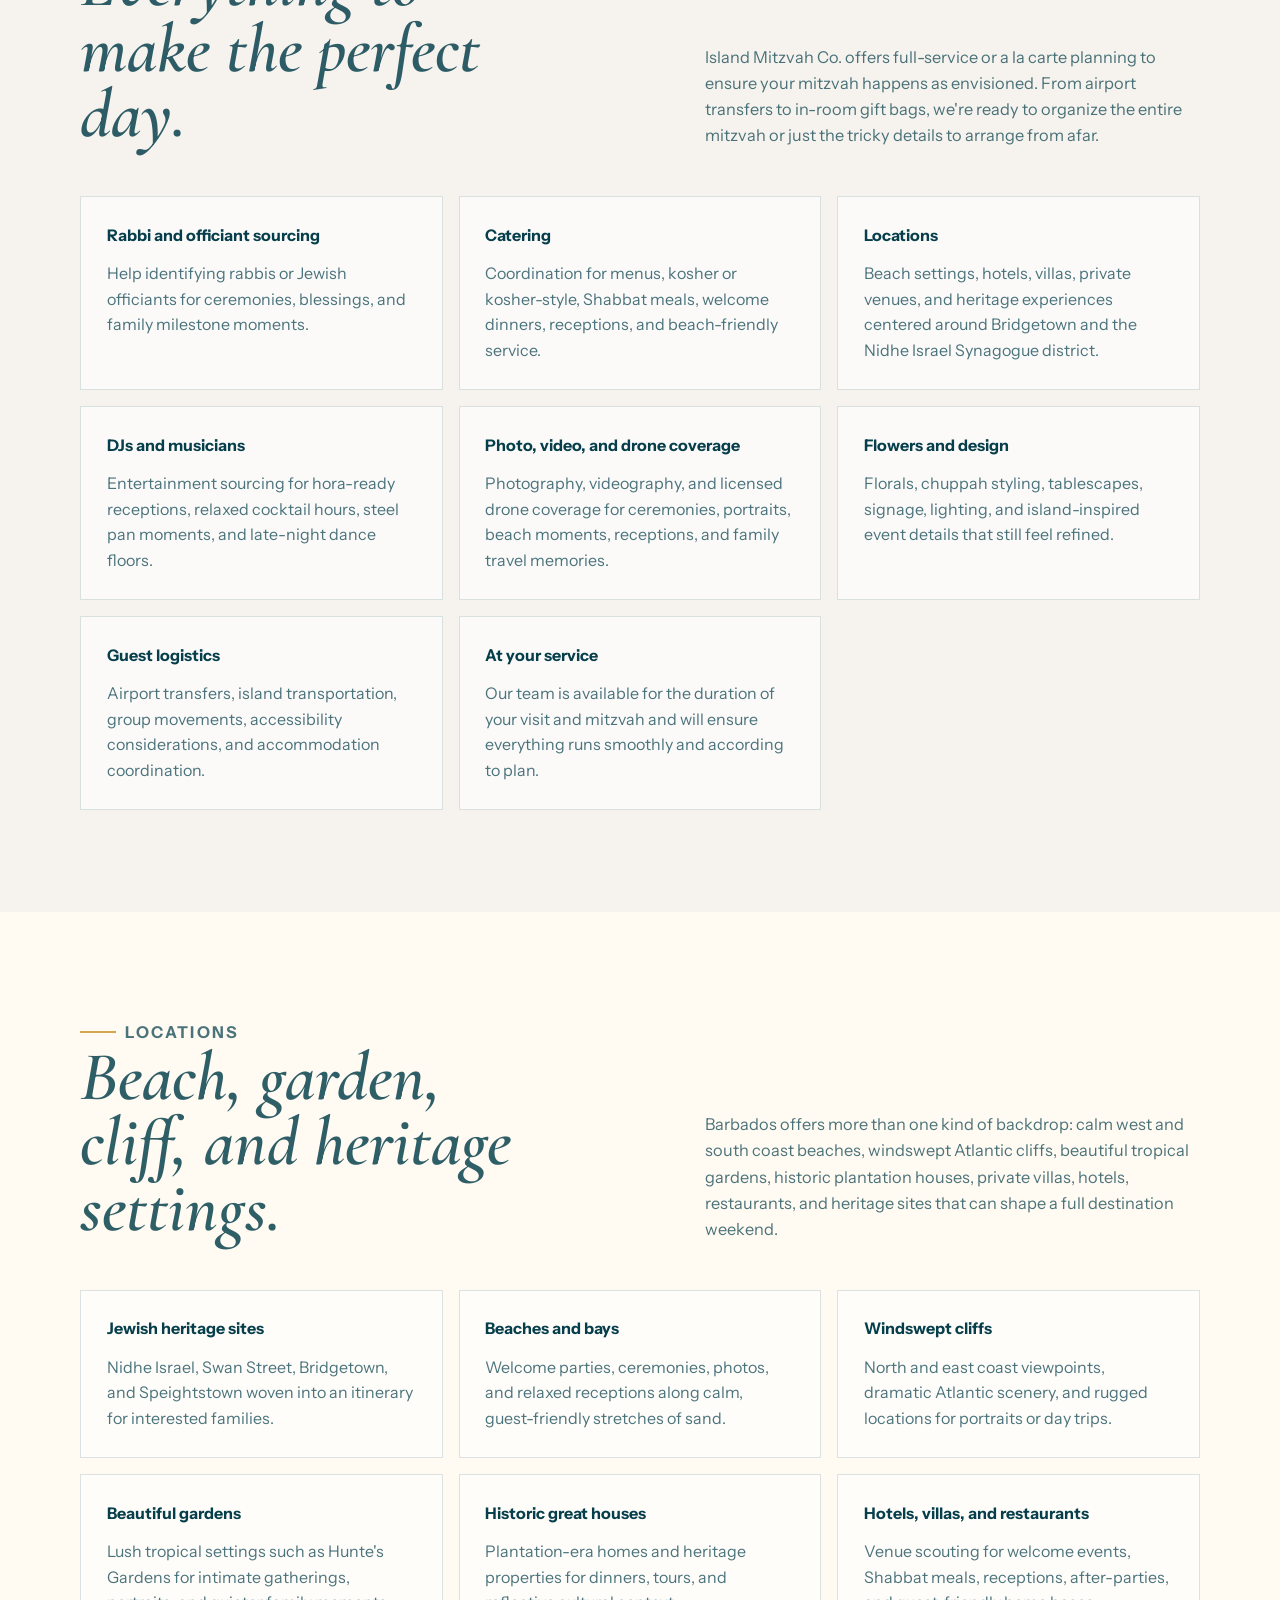
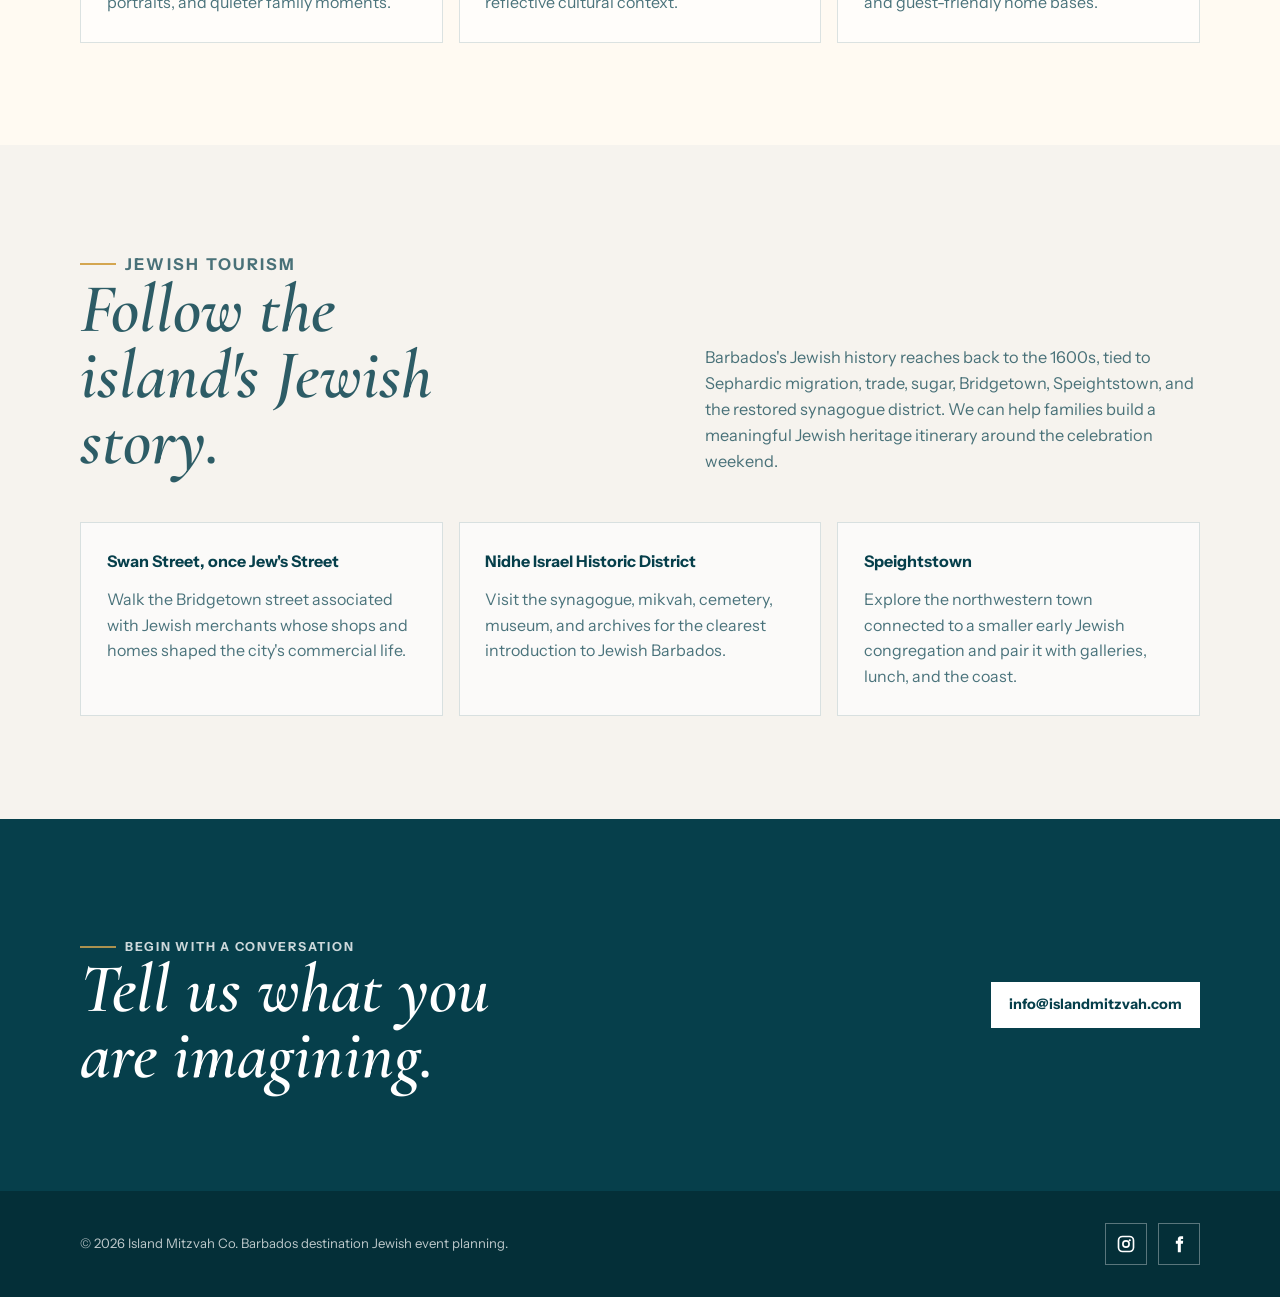
==== commit b09e2449: "Add Simcha guide landing page" ====
--- a/index.html
+++ b/index.html
@@ -884,7 +884,8 @@
             <a href="#services">Services</a>
             <a href="#locations">Locations</a>
             <a href="#jewish-tourism">Jewish Tourism</a>
-            <a class="button" href="mailto:info@islandmitzvah.com?subject=Mitzvah%20in%20Paradise">Start Planning</a>
+            <a href="mailto:info@islandmitzvah.com?subject=Mitzvah%20in%20Paradise">Contact</a>
+            <a class="button" href="simcha-guide.html">Free Simcha Planning Guide</a>
           </div>
         </nav>
       </header>
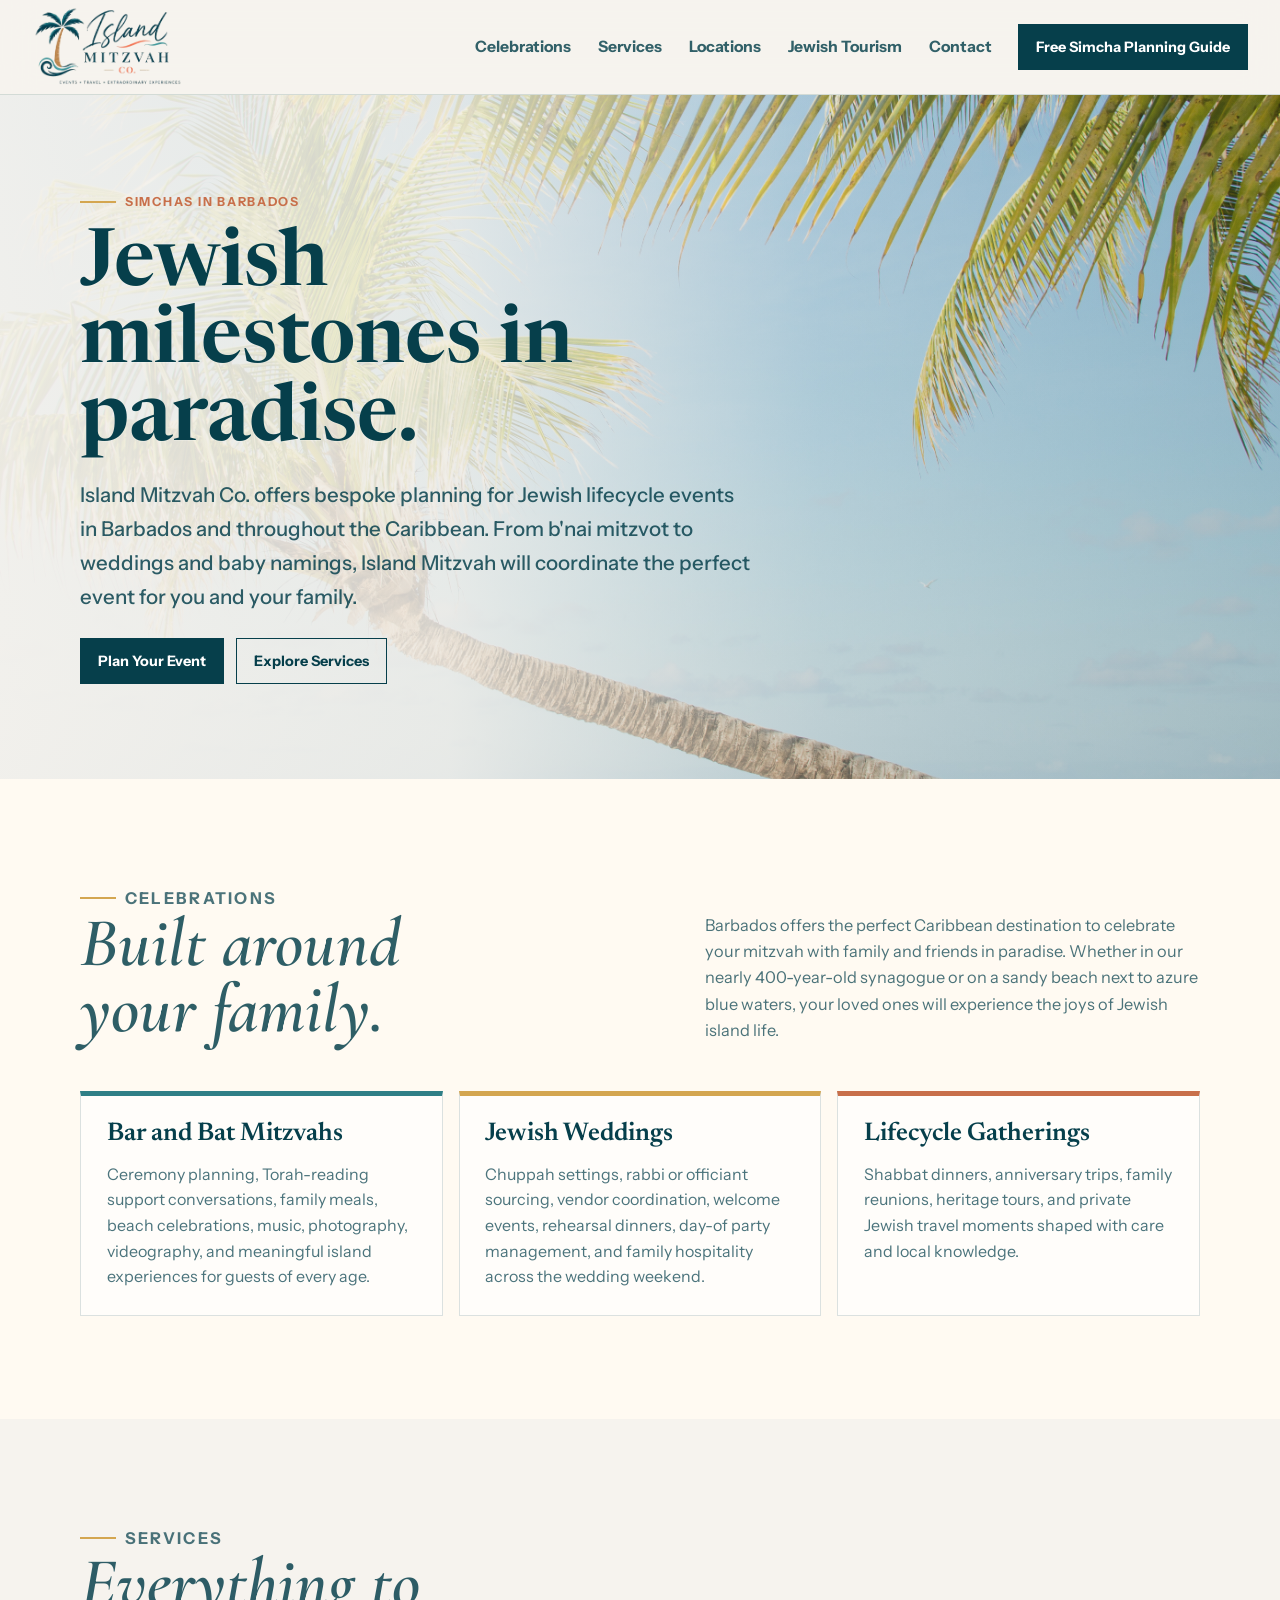
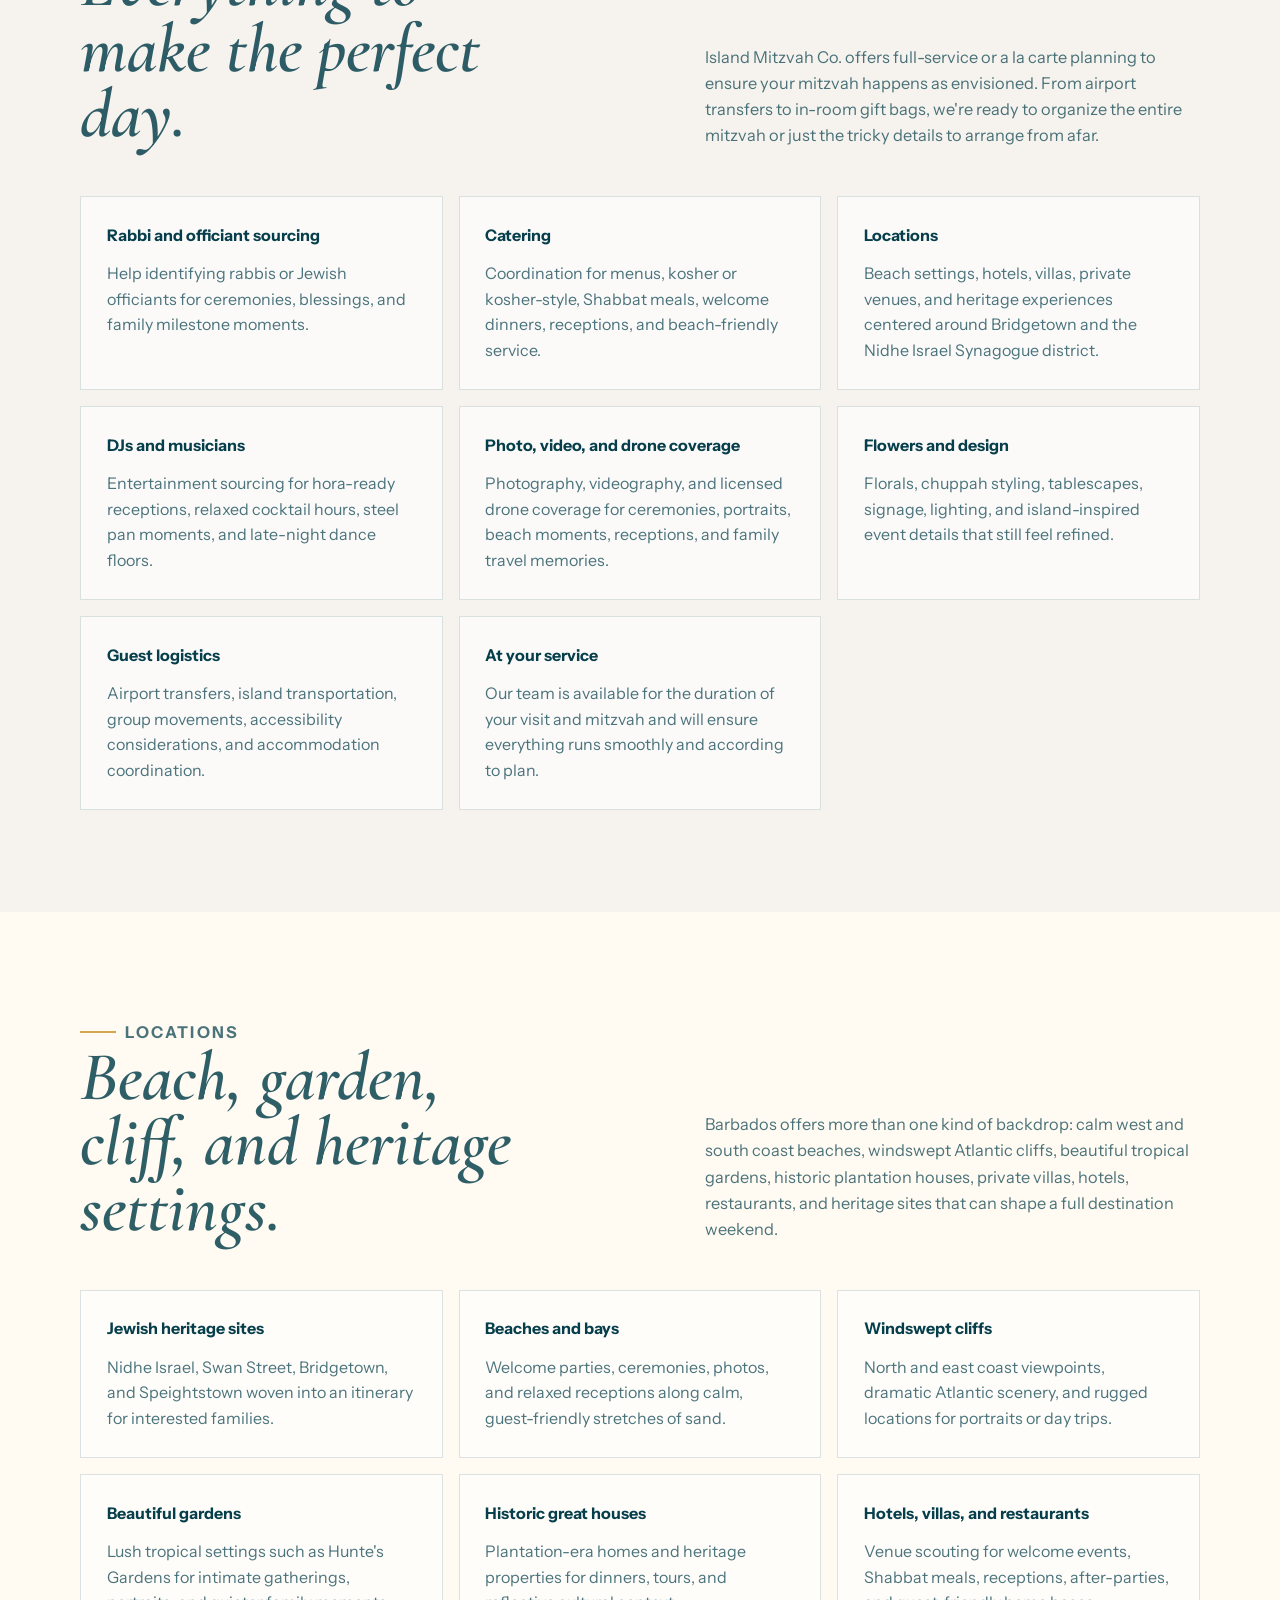
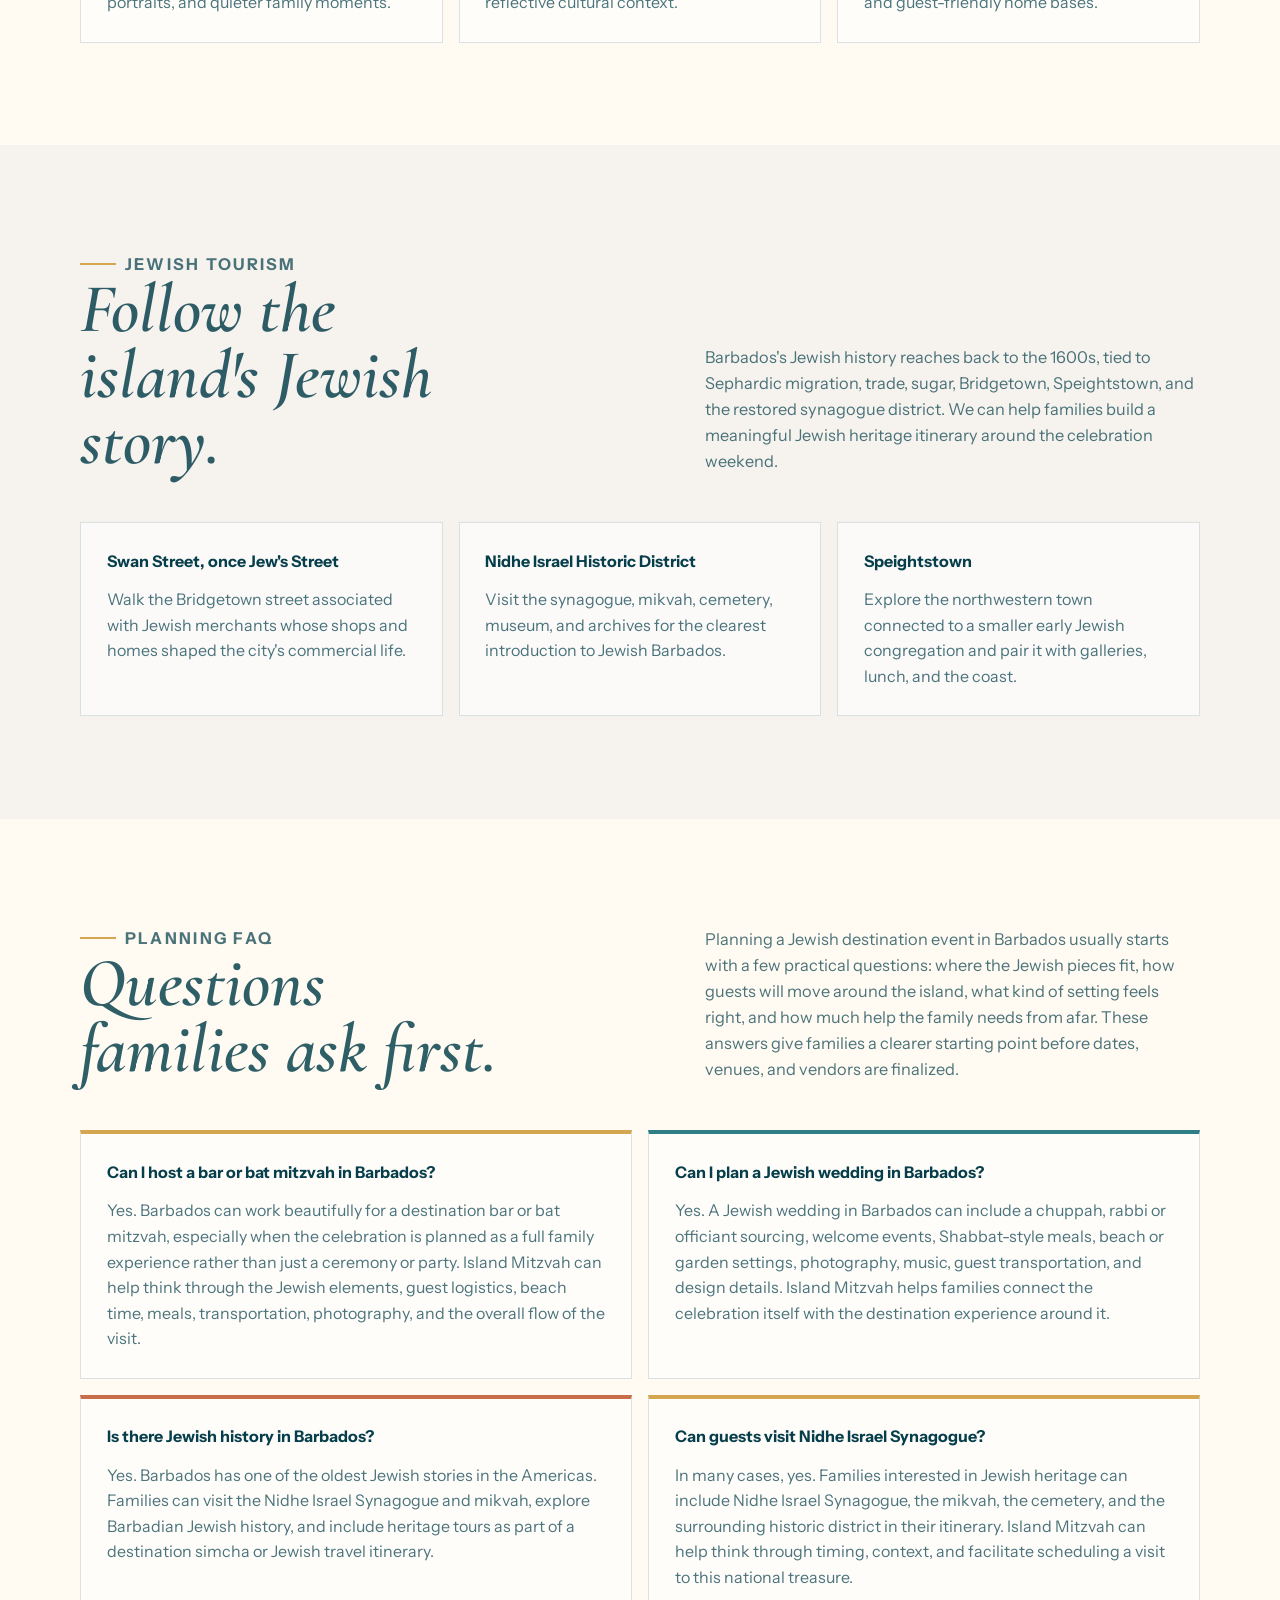
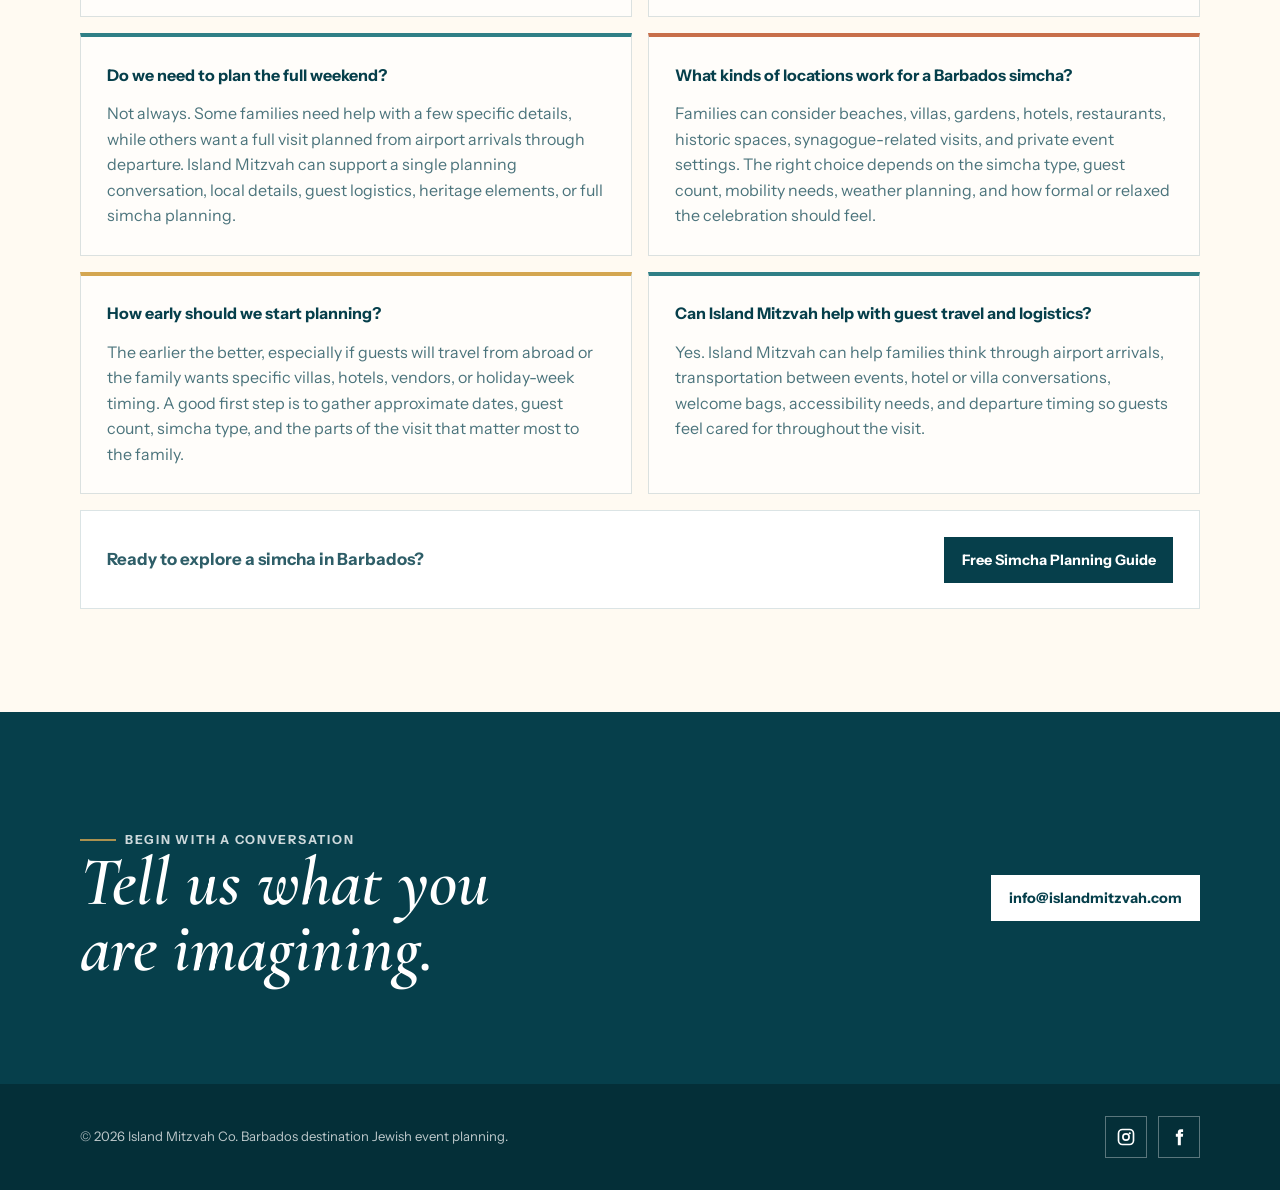
==== commit 6dae66a7: "Add homepage planning FAQ" ====
--- a/index.html
+++ b/index.html
@@ -88,6 +88,78 @@
         ]
       }
     </script>
+    <script type="application/ld+json">
+      {
+        "@context": "https://schema.org",
+        "@type": "FAQPage",
+        "mainEntity": [
+          {
+            "@type": "Question",
+            "name": "Can I host a bar or bat mitzvah in Barbados?",
+            "acceptedAnswer": {
+              "@type": "Answer",
+              "text": "Yes. Barbados can work beautifully for a destination bar or bat mitzvah, especially when the celebration is planned as a full family experience rather than just a ceremony or party. Island Mitzvah can help think through the Jewish elements, guest logistics, beach time, meals, transportation, photography, and the overall flow of the visit."
+            }
+          },
+          {
+            "@type": "Question",
+            "name": "Can I plan a Jewish wedding in Barbados?",
+            "acceptedAnswer": {
+              "@type": "Answer",
+              "text": "Yes. A Jewish wedding in Barbados can include a chuppah, rabbi or officiant sourcing, welcome events, Shabbat-style meals, beach or garden settings, photography, music, guest transportation, and design details. Island Mitzvah helps families connect the celebration itself with the destination experience around it."
+            }
+          },
+          {
+            "@type": "Question",
+            "name": "Is there Jewish history in Barbados?",
+            "acceptedAnswer": {
+              "@type": "Answer",
+              "text": "Yes. Barbados has one of the oldest Jewish stories in the Americas. Families can visit the Nidhe Israel Synagogue and mikvah, explore Barbadian Jewish history, and include heritage tours as part of a destination simcha or Jewish travel itinerary."
+            }
+          },
+          {
+            "@type": "Question",
+            "name": "Can guests visit Nidhe Israel Synagogue?",
+            "acceptedAnswer": {
+              "@type": "Answer",
+              "text": "In many cases, yes. Families interested in Jewish heritage can include Nidhe Israel Synagogue, the mikvah, the cemetery, and the surrounding historic district in their itinerary. Island Mitzvah can help think through timing, context, and facilitate scheduling a visit to this national treasure."
+            }
+          },
+          {
+            "@type": "Question",
+            "name": "Do we need to plan the full weekend?",
+            "acceptedAnswer": {
+              "@type": "Answer",
+              "text": "Not always. Some families need help with a few specific details, while others want a full visit planned from airport arrivals through departure. Island Mitzvah can support a single planning conversation, local details, guest logistics, heritage elements, or full simcha planning."
+            }
+          },
+          {
+            "@type": "Question",
+            "name": "What kinds of locations work for a Barbados simcha?",
+            "acceptedAnswer": {
+              "@type": "Answer",
+              "text": "Families can consider beaches, villas, gardens, hotels, restaurants, historic spaces, synagogue-related visits, and private event settings. The right choice depends on the simcha type, guest count, mobility needs, weather planning, and how formal or relaxed the celebration should feel."
+            }
+          },
+          {
+            "@type": "Question",
+            "name": "How early should we start planning?",
+            "acceptedAnswer": {
+              "@type": "Answer",
+              "text": "The earlier the better, especially if guests will travel from abroad or the family wants specific villas, hotels, vendors, or holiday-week timing. A good first step is to gather approximate dates, guest count, simcha type, and the parts of the visit that matter most to the family."
+            }
+          },
+          {
+            "@type": "Question",
+            "name": "Can Island Mitzvah help with guest travel and logistics?",
+            "acceptedAnswer": {
+              "@type": "Answer",
+              "text": "Yes. Island Mitzvah can help families think through airport arrivals, transportation between events, hotel or villa conversations, welcome bags, accessibility needs, and departure timing so guests feel cared for throughout the visit."
+            }
+          }
+        ]
+      }
+    </script>
     <style>
       :root {
         --logo-background: #f6f3ee;
@@ -459,7 +531,8 @@
       .event-grid,
       .service-grid,
       .tourism-grid,
-      .highlight-grid {
+      .highlight-grid,
+      .faq-grid {
         display: grid;
         grid-template-columns: repeat(3, minmax(0, 1fr));
         gap: 1rem;
@@ -468,7 +541,8 @@
       .event-card,
       .service-card,
       .tourism-card,
-      .highlight-card {
+      .highlight-card,
+      .faq-card {
         min-height: 100%;
         padding: clamp(1.2rem, 2.3vw, 1.6rem);
         background: rgba(255, 255, 255, 0.64);
@@ -490,18 +564,55 @@
       .event-card p,
       .service-card p,
       .tourism-card p,
-      .highlight-card p {
+      .highlight-card p,
+      .faq-card p {
         margin: 0.8rem 0 0;
         color: var(--muted);
       }
 
       .service-card strong,
       .tourism-card strong,
-      .highlight-card strong {
+      .highlight-card strong,
+      .faq-card strong {
         display: block;
         margin-bottom: 0.5rem;
         color: var(--ink);
         font-size: 1rem;
+      }
+
+      .faq-grid {
+        grid-template-columns: repeat(2, minmax(0, 1fr));
+      }
+
+      .faq-card {
+        border-top: 4px solid var(--gold);
+      }
+
+      .faq-card:nth-child(3n + 2) {
+        border-top-color: var(--sea);
+      }
+
+      .faq-card:nth-child(3n) {
+        border-top-color: var(--coral);
+      }
+
+      .faq-cta {
+        display: flex;
+        flex-wrap: wrap;
+        align-items: center;
+        justify-content: space-between;
+        gap: 1rem;
+        margin-top: 1rem;
+        padding: clamp(1.2rem, 2.3vw, 1.6rem);
+        background: var(--white);
+        border: 1px solid var(--line);
+      }
+
+      .faq-cta p {
+        margin: 0;
+        color: rgba(6, 63, 75, 0.84);
+        font-size: 1.05rem;
+        font-weight: 700;
       }
 
       .story-grid {
@@ -729,6 +840,7 @@
         .service-grid,
         .tourism-grid,
         .highlight-grid,
+        .faq-grid,
         .process {
           grid-template-columns: repeat(2, minmax(0, 1fr));
         }
@@ -854,9 +966,14 @@
         .service-grid,
         .tourism-grid,
         .highlight-grid,
+        .faq-grid,
         .process,
         .photo-grid {
           grid-template-columns: 1fr;
+        }
+
+        .faq-cta .button {
+          width: 100%;
         }
 
         .photo-grid figure:first-child {
@@ -1085,6 +1202,107 @@
           </div>
         </section>
 
+        <section class="section alt" id="planning-faq">
+          <div class="container">
+            <div class="section-head">
+              <div>
+                <p class="eyebrow">Planning FAQ</p>
+                <h2>Questions families ask first.</h2>
+              </div>
+              <p>
+                Planning a Jewish destination event in Barbados usually starts with a
+                few practical questions: where the Jewish pieces fit, how guests will
+                move around the island, what kind of setting feels right, and how much
+                help the family needs from afar. These answers give families a clearer
+                starting point before dates, venues, and vendors are finalized.
+              </p>
+            </div>
+            <div class="faq-grid">
+              <article class="faq-card">
+                <strong>Can I host a bar or bat mitzvah in Barbados?</strong>
+                <p>
+                  Yes. Barbados can work beautifully for a destination bar or bat
+                  mitzvah, especially when the celebration is planned as a full family
+                  experience rather than just a ceremony or party. Island Mitzvah can
+                  help think through the Jewish elements, guest logistics, beach time,
+                  meals, transportation, photography, and the overall flow of the visit.
+                </p>
+              </article>
+              <article class="faq-card">
+                <strong>Can I plan a Jewish wedding in Barbados?</strong>
+                <p>
+                  Yes. A Jewish wedding in Barbados can include a chuppah, rabbi or
+                  officiant sourcing, welcome events, Shabbat-style meals, beach or
+                  garden settings, photography, music, guest transportation, and design
+                  details. Island Mitzvah helps families connect the celebration itself
+                  with the destination experience around it.
+                </p>
+              </article>
+              <article class="faq-card">
+                <strong>Is there Jewish history in Barbados?</strong>
+                <p>
+                  Yes. Barbados has one of the oldest Jewish stories in the Americas.
+                  Families can visit the Nidhe Israel Synagogue and mikvah, explore
+                  Barbadian Jewish history, and include heritage tours as part of a
+                  destination simcha or Jewish travel itinerary.
+                </p>
+              </article>
+              <article class="faq-card">
+                <strong>Can guests visit Nidhe Israel Synagogue?</strong>
+                <p>
+                  In many cases, yes. Families interested in Jewish heritage can include
+                  Nidhe Israel Synagogue, the mikvah, the cemetery, and the surrounding
+                  historic district in their itinerary. Island Mitzvah can help think
+                  through timing, context, and facilitate scheduling a visit to this
+                  national treasure.
+                </p>
+              </article>
+              <article class="faq-card">
+                <strong>Do we need to plan the full weekend?</strong>
+                <p>
+                  Not always. Some families need help with a few specific details, while
+                  others want a full visit planned from airport arrivals through
+                  departure. Island Mitzvah can support a single planning conversation,
+                  local details, guest logistics, heritage elements, or full simcha
+                  planning.
+                </p>
+              </article>
+              <article class="faq-card">
+                <strong>What kinds of locations work for a Barbados simcha?</strong>
+                <p>
+                  Families can consider beaches, villas, gardens, hotels, restaurants,
+                  historic spaces, synagogue-related visits, and private event settings.
+                  The right choice depends on the simcha type, guest count, mobility
+                  needs, weather planning, and how formal or relaxed the celebration
+                  should feel.
+                </p>
+              </article>
+              <article class="faq-card">
+                <strong>How early should we start planning?</strong>
+                <p>
+                  The earlier the better, especially if guests will travel from abroad
+                  or the family wants specific villas, hotels, vendors, or holiday-week
+                  timing. A good first step is to gather approximate dates, guest count,
+                  simcha type, and the parts of the visit that matter most to the family.
+                </p>
+              </article>
+              <article class="faq-card">
+                <strong>Can Island Mitzvah help with guest travel and logistics?</strong>
+                <p>
+                  Yes. Island Mitzvah can help families think through airport arrivals,
+                  transportation between events, hotel or villa conversations, welcome
+                  bags, accessibility needs, and departure timing so guests feel cared
+                  for throughout the visit.
+                </p>
+              </article>
+            </div>
+            <div class="faq-cta">
+              <p>Ready to explore a simcha in Barbados?</p>
+              <a class="button" href="simcha-guide.html">Free Simcha Planning Guide</a>
+            </div>
+          </div>
+        </section>
+
         <section class="section cta" id="contact">
           <div class="container cta-grid">
             <div>
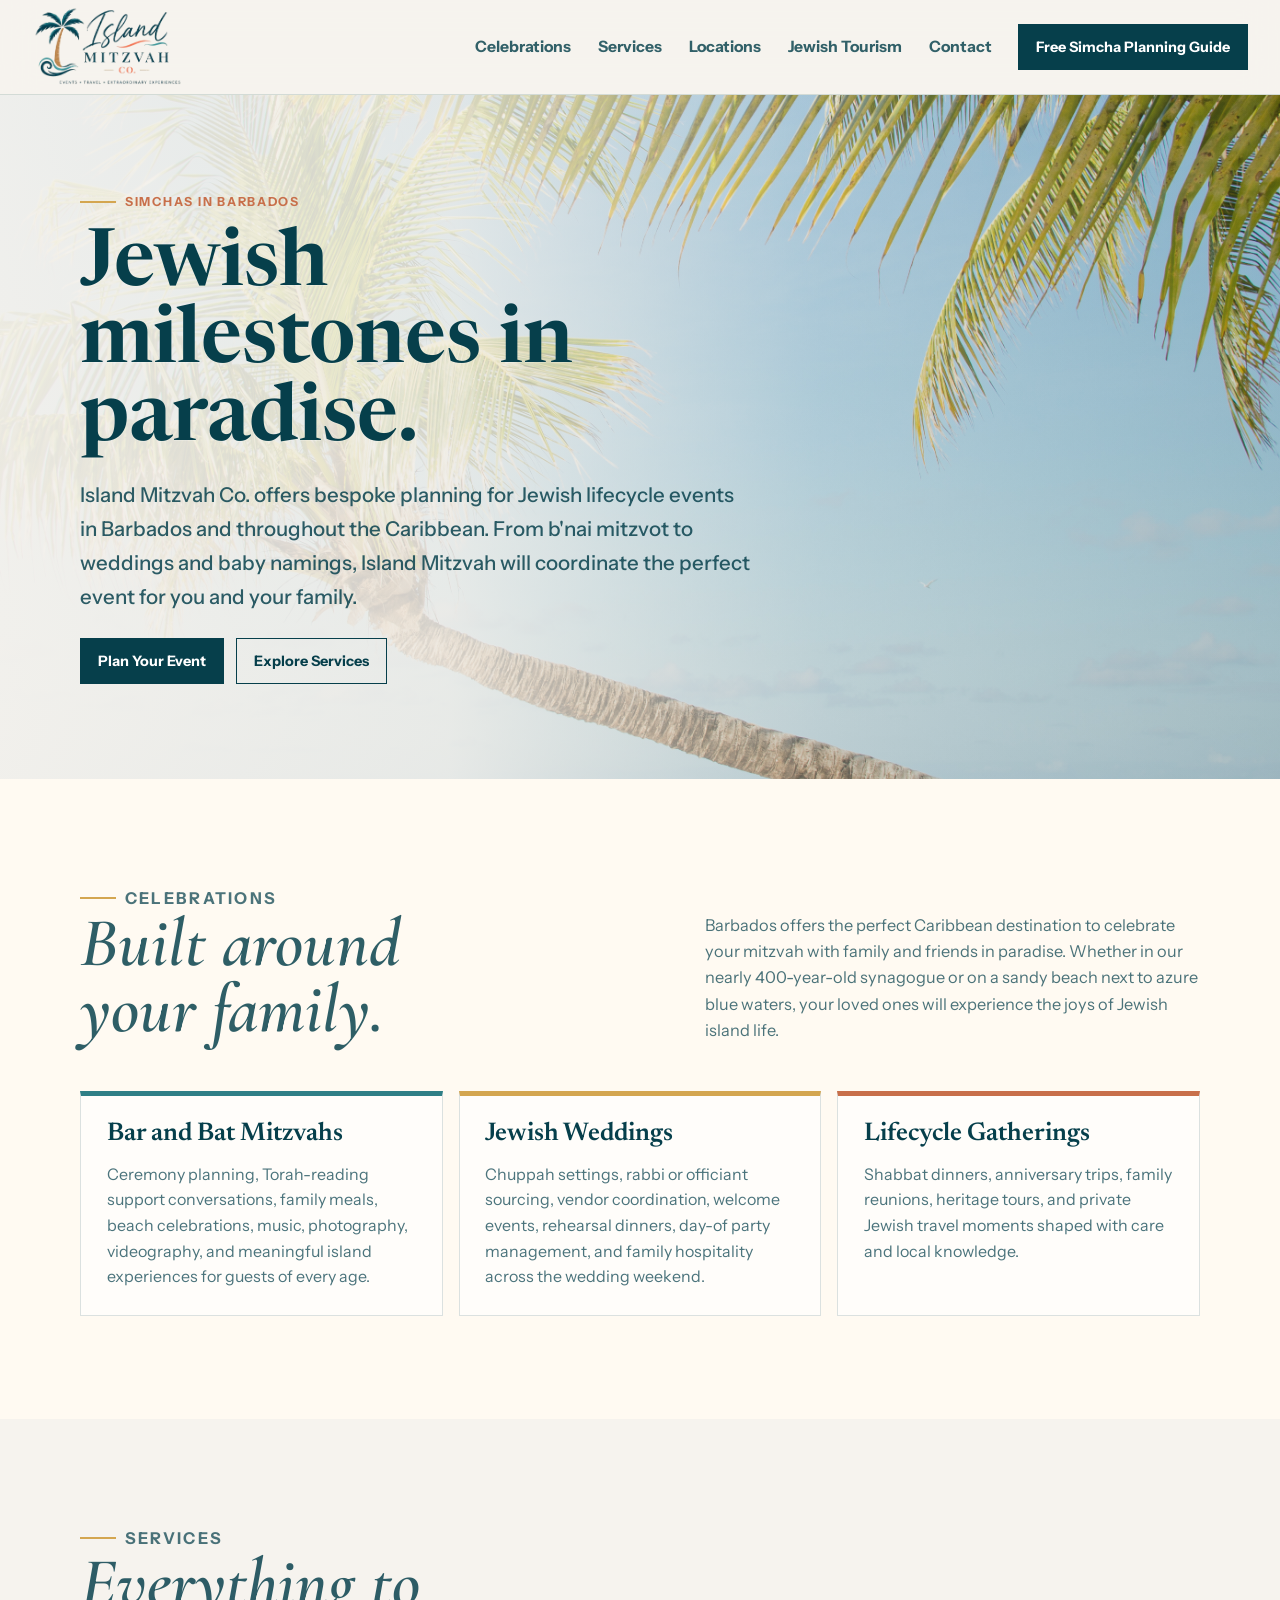
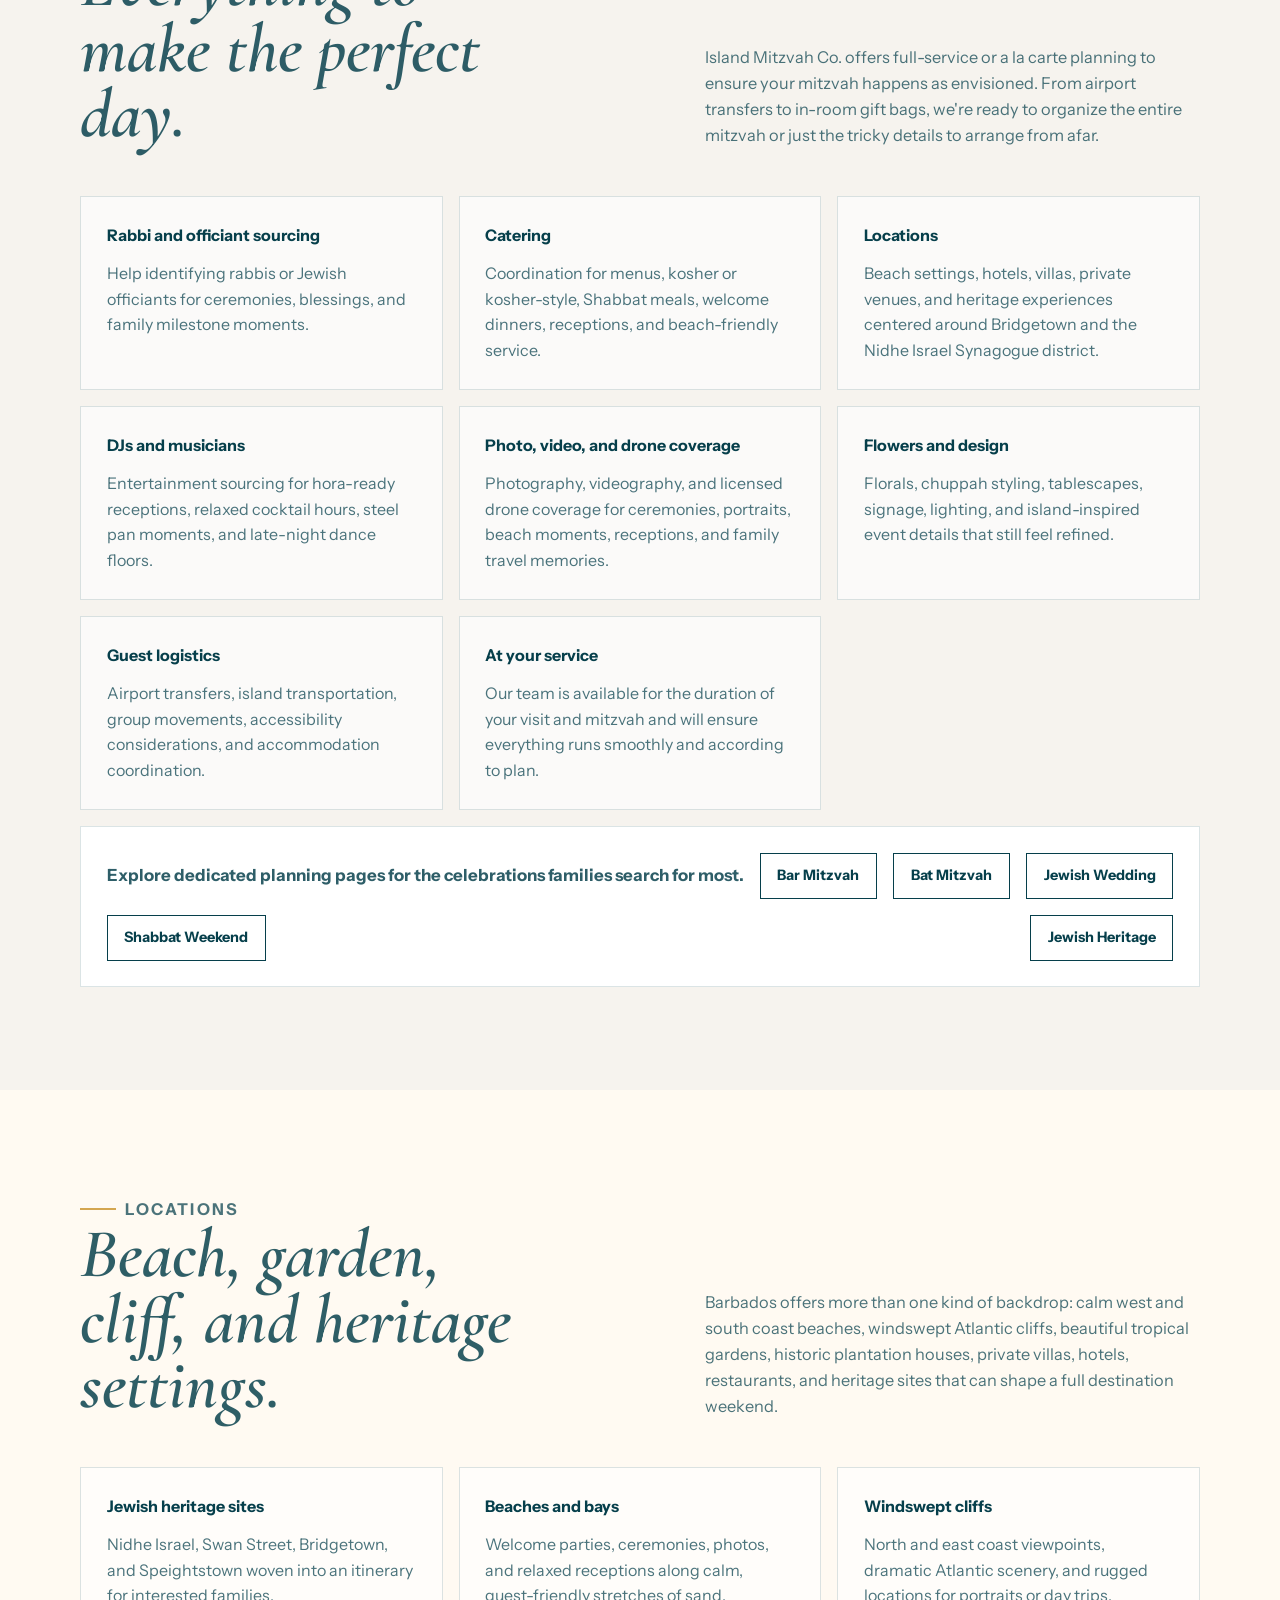
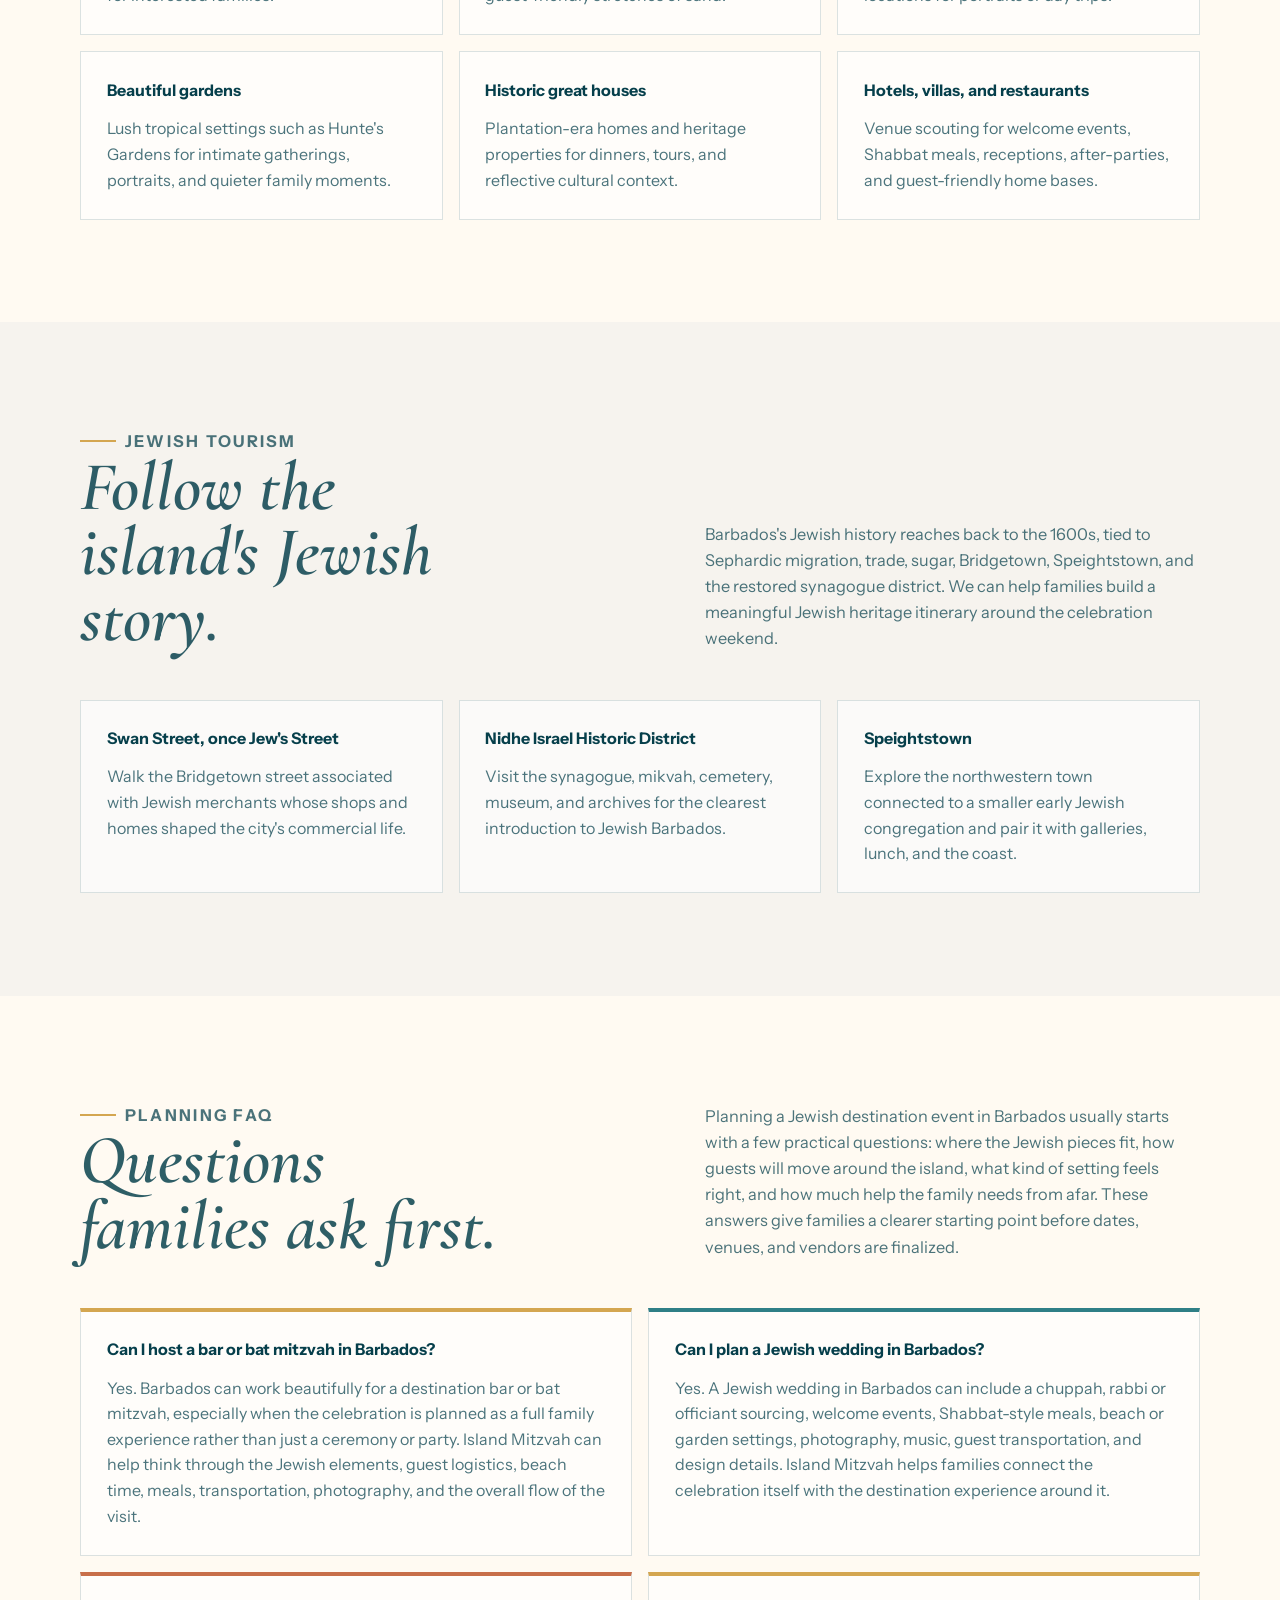
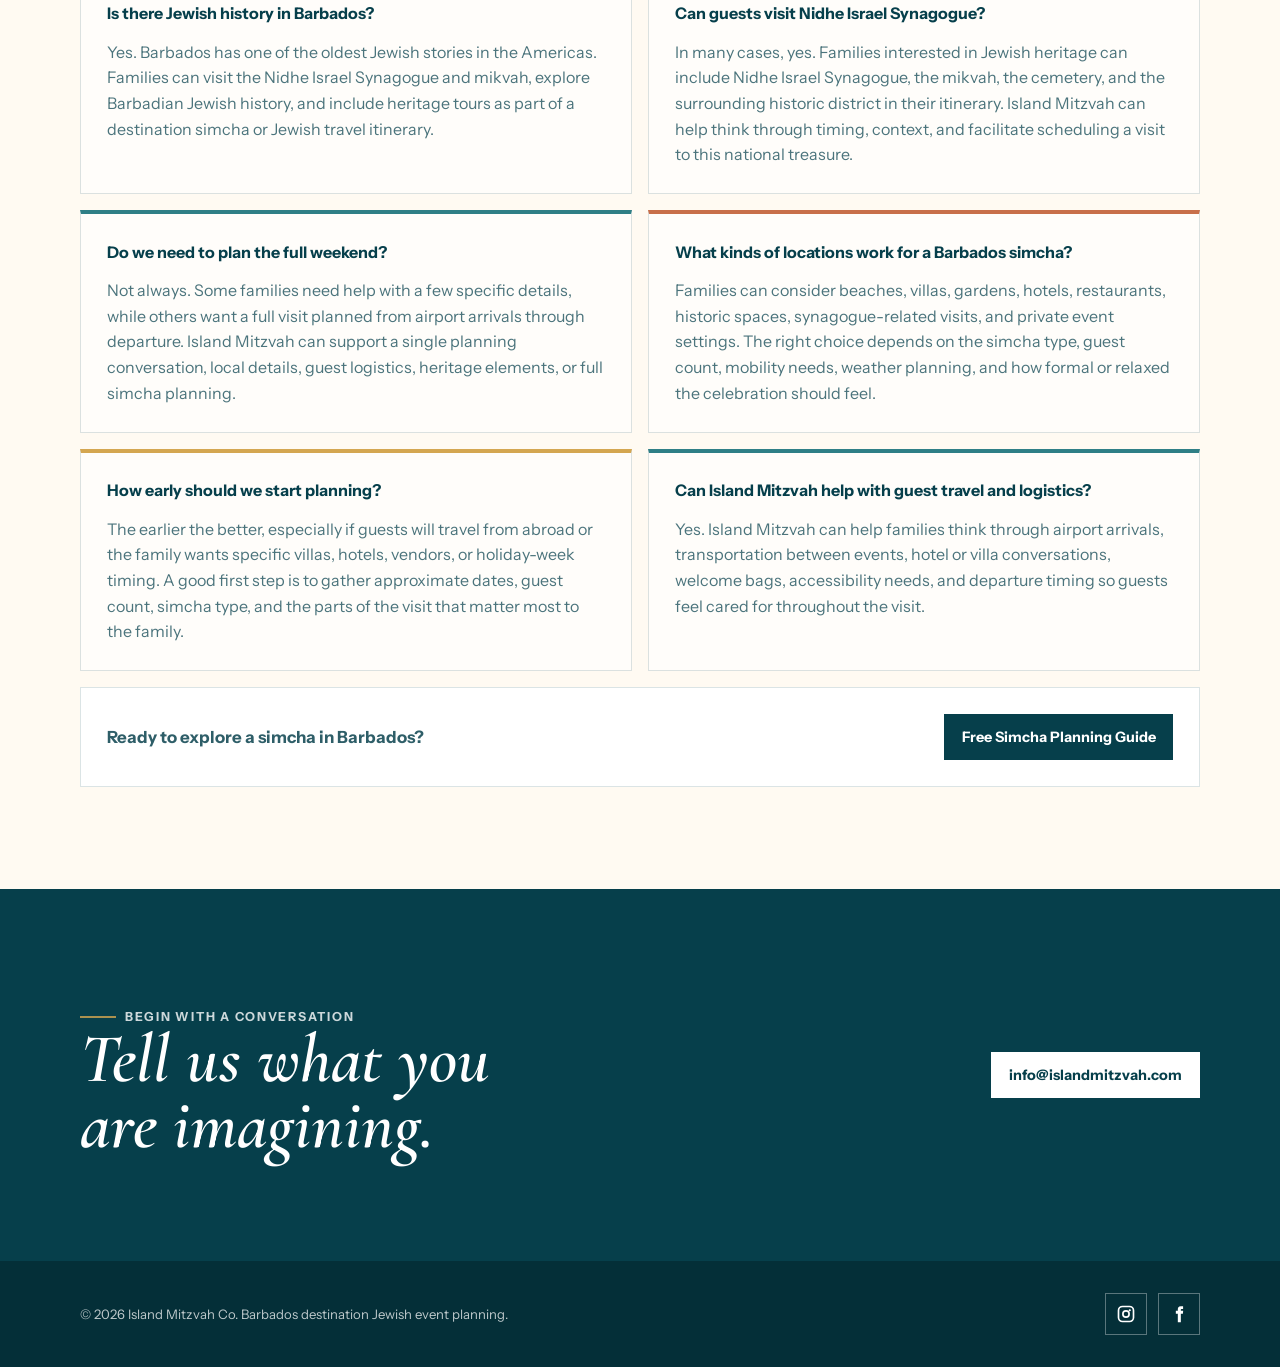
==== commit 37a5210b: "Add SEO service pages" ====
--- a/index.html
+++ b/index.html
@@ -295,6 +295,67 @@
         color: var(--coral);
       }
 
+      .mobile-menu {
+        display: none;
+      }
+
+      .mobile-menu summary {
+        display: inline-flex;
+        align-items: center;
+        gap: 0.65rem;
+        min-height: 44px;
+        padding: 0.65rem 0.85rem;
+        border: 1px solid var(--ink);
+        background: var(--white);
+        color: var(--ink);
+        cursor: pointer;
+        font-weight: 800;
+        line-height: 1;
+        list-style: none;
+      }
+
+      .mobile-menu summary::-webkit-details-marker {
+        display: none;
+      }
+
+      .menu-icon {
+        display: grid;
+        gap: 4px;
+        width: 18px;
+      }
+
+      .menu-icon span {
+        display: block;
+        height: 2px;
+        background: currentColor;
+      }
+
+      .mobile-menu-panel {
+        display: grid;
+        gap: 0.4rem;
+      }
+
+      .mobile-menu-panel a {
+        padding: 0.85rem 0.9rem;
+        border: 1px solid var(--line);
+        background: var(--white);
+        color: var(--ink);
+        font-weight: 800;
+        text-decoration: none;
+      }
+
+      .mobile-menu-panel a:not(.button):hover,
+      .mobile-menu-panel a:not(.button):focus-visible {
+        color: var(--coral);
+      }
+
+      .mobile-menu-panel .button {
+        width: 100%;
+        border-color: var(--ink);
+        background: var(--ink);
+        color: var(--white);
+      }
+
       .button {
         display: inline-flex;
         align-items: center;
@@ -847,21 +908,37 @@
       }
 
       @media (max-width: 760px) {
+        .topbar .container {
+          width: calc(100% - 28px);
+        }
+
         .nav {
-          align-items: flex-start;
-          flex-direction: column;
-          padding: 1rem 0;
+          position: relative;
+          align-items: center;
+          flex-direction: row;
+          padding: 0.75rem 0;
+          min-height: auto;
         }
 
         .nav-links {
-          width: 100%;
-          flex-wrap: wrap;
-          gap: 0.9rem 1.2rem;
-          font-size: 0.9rem;
-        }
-
-        .nav-links .button {
-          width: auto;
+          display: none;
+        }
+
+        .mobile-menu {
+          display: block;
+          flex: 0 0 auto;
+        }
+
+        .mobile-menu-panel {
+          position: absolute;
+          top: calc(100% + 0.55rem);
+          right: 0;
+          left: 0;
+          z-index: 20;
+          padding: 0.75rem;
+          border: 1px solid var(--line);
+          background: rgba(246, 243, 238, 0.98);
+          box-shadow: var(--shadow);
         }
       }
 
@@ -917,23 +994,8 @@
           width: 230px;
         }
 
-        .nav-links {
-          display: grid;
-          width: 100%;
-          max-width: 100%;
-          grid-template-columns: repeat(2, minmax(0, 1fr));
-          gap: 0.65rem;
-          font-size: 0.78rem;
-          justify-items: center;
-        }
-
-        .nav-links .button {
-          grid-column: 1 / -1;
-          width: 100%;
-        }
-
-        .nav-links a:not(.button) {
-          text-align: center;
+        .mobile-menu summary {
+          padding-inline: 0.75rem;
         }
 
         h1 {
@@ -1004,6 +1066,20 @@
             <a href="mailto:info@islandmitzvah.com?subject=Mitzvah%20in%20Paradise">Contact</a>
             <a class="button" href="simcha-guide.html">Free Simcha Planning Guide</a>
           </div>
+          <details class="mobile-menu">
+            <summary aria-label="Open navigation menu">
+              <span class="menu-icon" aria-hidden="true"><span></span><span></span><span></span></span>
+              <span>Menu</span>
+            </summary>
+            <div class="mobile-menu-panel">
+              <a href="#celebrations">Celebrations</a>
+              <a href="#services">Services</a>
+              <a href="#locations">Locations</a>
+              <a href="#jewish-tourism">Jewish Tourism</a>
+              <a href="mailto:info@islandmitzvah.com?subject=Mitzvah%20in%20Paradise">Contact</a>
+              <a class="button" href="simcha-guide.html">Free Simcha Planning Guide</a>
+            </div>
+          </details>
         </nav>
       </header>
 
@@ -1124,6 +1200,14 @@
                 <strong>At your service</strong>
                 <p>Our team is available for the duration of your visit and mitzvah and will ensure everything runs smoothly and according to plan.</p>
               </article>
+            </div>
+            <div class="faq-cta">
+              <p>Explore dedicated planning pages for the celebrations families search for most.</p>
+              <a class="button secondary" href="barbados-bar-mitzvah-planning.html">Bar Mitzvah</a>
+              <a class="button secondary" href="barbados-bat-mitzvah-planning.html">Bat Mitzvah</a>
+              <a class="button secondary" href="barbados-jewish-wedding-planning.html">Jewish Wedding</a>
+              <a class="button secondary" href="barbados-shabbat-dinner-weekend-planning.html">Shabbat Weekend</a>
+              <a class="button secondary" href="barbados-jewish-heritage-tours.html">Jewish Heritage</a>
             </div>
           </div>
         </section>
@@ -1332,5 +1416,12 @@
         </div>
       </footer>
     </div>
+    <script>
+      document.querySelectorAll(".mobile-menu a").forEach((link) => {
+        link.addEventListener("click", () => {
+          link.closest(".mobile-menu").open = false;
+        });
+      });
+    </script>
   </body>
 </html>
